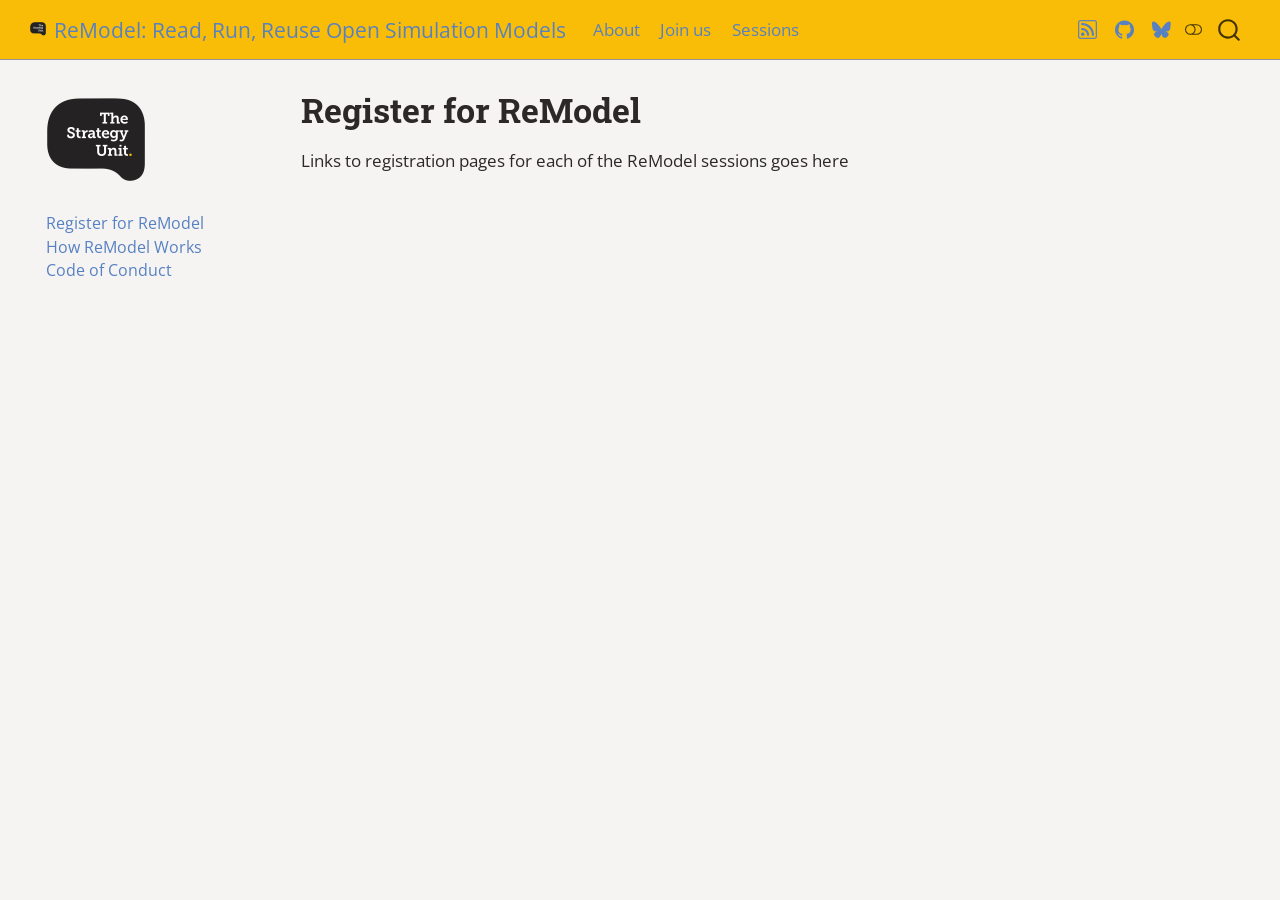
==== join-us/index.html @ 20d53115 "Built site for gh-pages" ====
<!DOCTYPE html>
<html xmlns="http://www.w3.org/1999/xhtml" lang="en" xml:lang="en"><head>

<meta charset="utf-8">
<meta name="generator" content="quarto-1.9.37">

<meta name="viewport" content="width=device-width, initial-scale=1.0, user-scalable=yes">


<title>Register for ReModel – ReModel: Read, Run, Reuse Open Simulation Models</title>
<style>
/* Default styles provided by pandoc.
** See https://pandoc.org/MANUAL.html#variables-for-html for config info.
*/
code{white-space: pre-wrap;}
span.smallcaps{font-variant: small-caps;}
div.columns{display: flex; gap: min(4vw, 1.5em);}
div.column{flex: auto; overflow-x: auto;}
div.hanging-indent{margin-left: 1.5em; text-indent: -1.5em;}
ul.task-list{list-style: none;}
ul.task-list li input[type="checkbox"] {
  width: 0.8em;
  margin: 0 0.8em 0.2em -1em; /* quarto-specific, see https://github.com/quarto-dev/quarto-cli/issues/4556 */ 
  vertical-align: middle;
}
</style>


<script src="../site_libs/quarto-nav/quarto-nav.js"></script>
<script src="../site_libs/quarto-nav/headroom.min.js"></script>
<script src="../site_libs/clipboard/clipboard.min.js"></script>
<script src="../site_libs/quarto-search/autocomplete.umd.js"></script>
<script src="../site_libs/quarto-search/fuse.min.js"></script>
<script src="../site_libs/quarto-search/quarto-search.js"></script>
<meta name="quarto:offset" content="../">
<link href="../images/logo_black_favicon.png" rel="icon" type="image/png">
<script src="../site_libs/quarto-html/quarto.js" type="module"></script>
<script src="../site_libs/quarto-html/tabsets/tabsets.js" type="module"></script>
<script src="../site_libs/quarto-html/popper.min.js"></script>
<script src="../site_libs/quarto-html/tippy.umd.min.js"></script>
<script src="../site_libs/quarto-html/anchor.min.js"></script>
<link href="../site_libs/quarto-html/tippy.css" rel="stylesheet">
<link href="../site_libs/quarto-html/quarto-syntax-highlighting-7f8f88aac4f3542376d5c11b86a4c14d.css" rel="stylesheet" class="quarto-color-scheme" id="quarto-text-highlighting-styles">
<link href="../site_libs/quarto-html/quarto-syntax-highlighting-dark-d0ae9245876894da5ac7e18953ecc5cc.css" rel="stylesheet" class="quarto-color-scheme quarto-color-alternate" id="quarto-text-highlighting-styles">
<link href="../site_libs/quarto-html/quarto-syntax-highlighting-7f8f88aac4f3542376d5c11b86a4c14d.css" rel="stylesheet" class="quarto-color-scheme-extra" id="quarto-text-highlighting-styles">
<script src="../site_libs/bootstrap/bootstrap.min.js"></script>
<link href="../site_libs/bootstrap/bootstrap-icons.css" rel="stylesheet">
<link href="../site_libs/bootstrap/bootstrap-76465204ddb5d2e72a832fa032032eb9.min.css" rel="stylesheet" append-hash="true" class="quarto-color-scheme" id="quarto-bootstrap" data-mode="light">
<link href="../site_libs/bootstrap/bootstrap-dark-049432ed352caca9ad5fc2055cf66158.min.css" rel="stylesheet" append-hash="true" class="quarto-color-scheme quarto-color-alternate" id="quarto-bootstrap" data-mode="light">
<link href="../site_libs/bootstrap/bootstrap-76465204ddb5d2e72a832fa032032eb9.min.css" rel="stylesheet" append-hash="true" class="quarto-color-scheme-extra" id="quarto-bootstrap" data-mode="light">
<script id="quarto-search-options" type="application/json">{
  "location": "navbar",
  "copy-button": false,
  "collapse-after": 3,
  "panel-placement": "end",
  "type": "overlay",
  "limit": 50,
  "keyboard-shortcut": [
    "f",
    "/",
    "s"
  ],
  "show-item-context": false,
  "language": {
    "search-no-results-text": "No results",
    "search-matching-documents-text": "matching documents",
    "search-copy-link-title": "Copy link to search",
    "search-hide-matches-text": "Hide additional matches",
    "search-more-match-text": "more match in this document",
    "search-more-matches-text": "more matches in this document",
    "search-clear-button-title": "Clear",
    "search-text-placeholder": "",
    "search-detached-cancel-button-title": "Cancel",
    "search-submit-button-title": "Submit",
    "search-label": "Search"
  }
}</script>


<link rel="stylesheet" href="../_SUBrand.StyleSheet.css">
</head>

<body class="nav-sidebar floating nav-fixed quarto-light"><script id="quarto-html-before-body" type="application/javascript">
    const toggleBodyColorMode = (bsSheetEl) => {
      const mode = bsSheetEl.getAttribute("data-mode");
      const bodyEl = window.document.querySelector("body");
      if (mode === "dark") {
        bodyEl.classList.add("quarto-dark");
        bodyEl.classList.remove("quarto-light");
      } else {
        bodyEl.classList.add("quarto-light");
        bodyEl.classList.remove("quarto-dark");
      }
    }
    const toggleBodyColorPrimary = () => {
      const bsSheetEl = window.document.querySelector("link#quarto-bootstrap:not([rel=disabled-stylesheet])");
      if (bsSheetEl) {
        toggleBodyColorMode(bsSheetEl);
      }
    }
    const setColorSchemeToggle = (alternate) => {
      const toggles = window.document.querySelectorAll('.quarto-color-scheme-toggle');
      for (let i=0; i < toggles.length; i++) {
        const toggle = toggles[i];
        if (toggle) {
          if (alternate) {
            toggle.classList.add("alternate");
          } else {
            toggle.classList.remove("alternate");
          }
        }
      }
    };
    const toggleColorMode = (alternate) => {
      // Switch the stylesheets
      const primaryStylesheets = window.document.querySelectorAll('link.quarto-color-scheme:not(.quarto-color-alternate)');
      const alternateStylesheets = window.document.querySelectorAll('link.quarto-color-scheme.quarto-color-alternate');
      manageTransitions('#quarto-margin-sidebar .nav-link', false);
      if (alternate) {
        // note: dark is layered on light, we don't disable primary!
        enableStylesheet(alternateStylesheets);
        for (const sheetNode of alternateStylesheets) {
          if (sheetNode.id === "quarto-bootstrap") {
            toggleBodyColorMode(sheetNode);
          }
        }
      } else {
        disableStylesheet(alternateStylesheets);
        enableStylesheet(primaryStylesheets)
        toggleBodyColorPrimary();
      }
      manageTransitions('#quarto-margin-sidebar .nav-link', true);
      // Switch the toggles
      setColorSchemeToggle(alternate)
      // Hack to workaround the fact that safari doesn't
      // properly recolor the scrollbar when toggling (#1455)
      if (navigator.userAgent.indexOf('Safari') > 0 && navigator.userAgent.indexOf('Chrome') == -1) {
        manageTransitions("body", false);
        window.scrollTo(0, 1);
        setTimeout(() => {
          window.scrollTo(0, 0);
          manageTransitions("body", true);
        }, 40);
      }
    }
    const disableStylesheet = (stylesheets) => {
      for (let i=0; i < stylesheets.length; i++) {
        const stylesheet = stylesheets[i];
        stylesheet.rel = 'disabled-stylesheet';
      }
    }
    const enableStylesheet = (stylesheets) => {
      for (let i=0; i < stylesheets.length; i++) {
        const stylesheet = stylesheets[i];
        if(stylesheet.rel !== 'stylesheet') { // for Chrome, which will still FOUC without this check
          stylesheet.rel = 'stylesheet';
        }
      }
    }
    const manageTransitions = (selector, allowTransitions) => {
      const els = window.document.querySelectorAll(selector);
      for (let i=0; i < els.length; i++) {
        const el = els[i];
        if (allowTransitions) {
          el.classList.remove('notransition');
        } else {
          el.classList.add('notransition');
        }
      }
    }
    const isFileUrl = () => {
      return window.location.protocol === 'file:';
    }
    const hasAlternateSentinel = () => {
      let styleSentinel = getColorSchemeSentinel();
      if (styleSentinel !== null) {
        return styleSentinel === "alternate";
      } else {
        return false;
      }
    }
    const setStyleSentinel = (alternate) => {
      const value = alternate ? "alternate" : "default";
      if (!isFileUrl()) {
        window.localStorage.setItem("quarto-color-scheme", value);
      } else {
        localAlternateSentinel = value;
      }
    }
    const getColorSchemeSentinel = () => {
      if (!isFileUrl()) {
        const storageValue = window.localStorage.getItem("quarto-color-scheme");
        return storageValue != null ? storageValue : localAlternateSentinel;
      } else {
        return localAlternateSentinel;
      }
    }
    const toggleGiscusIfUsed = (isAlternate, darkModeDefault) => {
      const baseTheme = document.querySelector('#giscus-base-theme')?.value ?? 'light';
      const alternateTheme = document.querySelector('#giscus-alt-theme')?.value ?? 'dark';
      let newTheme = '';
      if(authorPrefersDark) {
        newTheme = isAlternate ? baseTheme : alternateTheme;
      } else {
        newTheme = isAlternate ? alternateTheme : baseTheme;
      }
      const changeGiscusTheme = () => {
        // From: https://github.com/giscus/giscus/issues/336
        const sendMessage = (message) => {
          const iframe = document.querySelector('iframe.giscus-frame');
          if (!iframe) return;
          iframe.contentWindow.postMessage({ giscus: message }, 'https://giscus.app');
        }
        sendMessage({
          setConfig: {
            theme: newTheme
          }
        });
      }
      const isGiscussLoaded = window.document.querySelector('iframe.giscus-frame') !== null;
      if (isGiscussLoaded) {
        changeGiscusTheme();
      }
    };
    const authorPrefersDark = false;
    const darkModeDefault = authorPrefersDark;
      document.querySelector('link#quarto-text-highlighting-styles.quarto-color-scheme-extra').rel = 'disabled-stylesheet';
      document.querySelector('link#quarto-bootstrap.quarto-color-scheme-extra').rel = 'disabled-stylesheet';
    let localAlternateSentinel = darkModeDefault ? 'alternate' : 'default';
    // Dark / light mode switch
    window.quartoToggleColorScheme = () => {
      // Read the current dark / light value
      let toAlternate = !hasAlternateSentinel();
      toggleColorMode(toAlternate);
      setStyleSentinel(toAlternate);
      toggleGiscusIfUsed(toAlternate, darkModeDefault);
      window.dispatchEvent(new Event('resize'));
    };
    // Switch to dark mode if need be
    if (hasAlternateSentinel()) {
      toggleColorMode(true);
    } else {
      toggleColorMode(false);
    }
  </script>

<div id="quarto-search-results"></div>
  <header id="quarto-header" class="headroom fixed-top">
    <nav class="navbar navbar-expand-lg " data-bs-theme="dark">
      <div class="navbar-container container-fluid">
      <div class="navbar-brand-container mx-auto">
    <a href="../index.html" class="navbar-brand navbar-brand-logo">
    <img src="../images\logo_black_favicon.png" alt="" class="navbar-logo light-content">
    <img src="../images\logo_black_favicon.png" alt="" class="navbar-logo dark-content">
    </a>
    <a class="navbar-brand" href="../index.html">
    <span class="navbar-title">ReModel: Read, Run, Reuse Open Simulation Models</span>
    </a>
  </div>
            <div id="quarto-search" class="" title="Search"></div>
          <button class="navbar-toggler" type="button" data-bs-toggle="collapse" data-bs-target="#navbarCollapse" aria-controls="navbarCollapse" role="menu" aria-expanded="false" aria-label="Toggle navigation" onclick="if (window.quartoToggleHeadroom) { window.quartoToggleHeadroom(); }">
  <span class="navbar-toggler-icon"></span>
</button>
          <div class="collapse navbar-collapse" id="navbarCollapse">
            <ul class="navbar-nav navbar-nav-scroll me-auto">
  <li class="nav-item">
    <a class="nav-link" href="../about.html"> 
<span class="menu-text">About</span></a>
  </li>  
  <li class="nav-item">
    <a class="nav-link active" href="../join-us/index.html" aria-current="page"> 
<span class="menu-text">Join us</span></a>
  </li>  
  <li class="nav-item">
    <a class="nav-link" href="../sessions/index.html"> 
<span class="menu-text">Sessions</span></a>
  </li>  
</ul>
            <ul class="navbar-nav navbar-nav-scroll ms-auto">
  <li class="nav-item compact">
    <a class="nav-link" href="../sessions/index.xml"> <i class="bi bi-rss" role="img">
</i> 
<span class="menu-text"></span></a>
  </li>  
  <li class="nav-item compact">
    <a class="nav-link" href="https://github.com/The-Strategy-Unit"> <i class="bi bi-github" role="img">
</i> 
<span class="menu-text"></span></a>
  </li>  
  <li class="nav-item compact">
    <a class="nav-link" href="https://bsky.app/profile/strategyunit.bsky.social"> <i class="bi bi-bluesky" role="img">
</i> 
<span class="menu-text"></span></a>
  </li>  
</ul>
          </div> <!-- /navcollapse -->
            <div class="quarto-navbar-tools">
  <a href="" class="quarto-color-scheme-toggle quarto-navigation-tool  px-1" onclick="window.quartoToggleColorScheme(); return false;" title="Toggle dark mode"><i class="bi"></i></a>
</div>
      </div> <!-- /container-fluid -->
    </nav>
  <nav class="quarto-secondary-nav">
    <div class="container-fluid d-flex">
      <button type="button" class="quarto-btn-toggle btn" data-bs-toggle="collapse" role="button" data-bs-target=".quarto-sidebar-collapse-item" aria-controls="quarto-sidebar" aria-expanded="false" aria-label="Toggle sidebar navigation" onclick="if (window.quartoToggleHeadroom) { window.quartoToggleHeadroom(); }">
        <i class="bi bi-layout-text-sidebar-reverse"></i>
      </button>
        <nav class="quarto-page-breadcrumbs" aria-label="breadcrumb"><ol class="breadcrumb"><li class="breadcrumb-item"><a href="../join-us/index.html">Register for ReModel</a></li></ol></nav>
        <a class="flex-grow-1" role="navigation" data-bs-toggle="collapse" data-bs-target=".quarto-sidebar-collapse-item" aria-controls="quarto-sidebar" aria-expanded="false" aria-label="Toggle sidebar navigation" onclick="if (window.quartoToggleHeadroom) { window.quartoToggleHeadroom(); }">      
        </a>
    </div>
  </nav>
</header>
<!-- content -->
<div id="quarto-content" class="quarto-container page-columns page-rows-contents page-layout-article page-navbar">
<!-- sidebar -->
  <nav id="quarto-sidebar" class="sidebar collapse collapse-horizontal quarto-sidebar-collapse-item sidebar-navigation floating overflow-auto">
    <div class="pt-lg-2 mt-2 text-left sidebar-header sidebar-header-stacked">
      <a href="../index.html" class="sidebar-logo-link">
      <img src="../images\logo_black_medium.png" alt="" class="sidebar-logo light-content py-0 d-lg-inline d-none">
      <img src="../images\logo_yellow_medium.png" alt="" class="sidebar-logo dark-content py-0 d-lg-inline d-none">
      </a>
      </div>
    <div class="sidebar-menu-container"> 
    <ul class="list-unstyled mt-1">
        <li class="sidebar-item">
  <div class="sidebar-item-container"> 
  <a href="../join-us/index.html" class="sidebar-item-text sidebar-link active">
 <span class="menu-text">Register for ReModel</span></a>
  </div>
</li>
        <li class="sidebar-item">
  <div class="sidebar-item-container"> 
  <a href="../join-us/how-remodel-works.html" class="sidebar-item-text sidebar-link">
 <span class="menu-text">How ReModel Works</span></a>
  </div>
</li>
        <li class="sidebar-item">
  <div class="sidebar-item-container"> 
  <a href="../join-us/code-of-conduct.html" class="sidebar-item-text sidebar-link">
 <span class="menu-text">Code of Conduct</span></a>
  </div>
</li>
    </ul>
    </div>
</nav>
<div id="quarto-sidebar-glass" class="quarto-sidebar-collapse-item" data-bs-toggle="collapse" data-bs-target=".quarto-sidebar-collapse-item"></div>
<!-- margin-sidebar -->
    <div id="quarto-margin-sidebar" class="sidebar margin-sidebar zindex-bottom">
        
    </div>
<!-- main -->
<main class="content" id="quarto-document-content">


<header id="title-block-header" class="quarto-title-block default">
<div class="quarto-title">
<h1 class="title">Register for ReModel</h1>
</div>



<div class="quarto-title-meta">

    
  
    
  </div>
  


</header>


<p>Links to registration pages for each of the ReModel sessions goes here</p>



</main> <!-- /main -->
<script id="quarto-html-after-body" type="application/javascript">
  window.document.addEventListener("DOMContentLoaded", function (event) {
    // Ensure there is a toggle, if there isn't float one in the top right
    if (window.document.querySelector('.quarto-color-scheme-toggle') === null) {
      const a = window.document.createElement('a');
      a.classList.add('top-right');
      a.classList.add('quarto-color-scheme-toggle');
      a.href = "";
      a.onclick = function() { try { window.quartoToggleColorScheme(); } catch {} return false; };
      const i = window.document.createElement("i");
      i.classList.add('bi');
      a.appendChild(i);
      window.document.body.appendChild(a);
    }
    setColorSchemeToggle(hasAlternateSentinel())
    const icon = "";
    const anchorJS = new window.AnchorJS();
    anchorJS.options = {
      placement: 'right',
      icon: icon
    };
    anchorJS.add('.anchored');
    const isCodeAnnotation = (el) => {
      for (const clz of el.classList) {
        if (clz.startsWith('code-annotation-')) {                     
          return true;
        }
      }
      return false;
    }
    const onCopySuccess = function(e) {
      // button target
      const button = e.trigger;
      // don't keep focus
      button.blur();
      // flash "checked"
      button.classList.add('code-copy-button-checked');
      var currentTitle = button.getAttribute("title");
      button.setAttribute("title", "Copied!");
      let tooltip;
      if (window.bootstrap) {
        button.setAttribute("data-bs-toggle", "tooltip");
        button.setAttribute("data-bs-placement", "left");
        button.setAttribute("data-bs-title", "Copied!");
        tooltip = new bootstrap.Tooltip(button, 
          { trigger: "manual", 
            customClass: "code-copy-button-tooltip",
            offset: [0, -8]});
        tooltip.show();    
      }
      setTimeout(function() {
        if (tooltip) {
          tooltip.hide();
          button.removeAttribute("data-bs-title");
          button.removeAttribute("data-bs-toggle");
          button.removeAttribute("data-bs-placement");
        }
        button.setAttribute("title", currentTitle);
        button.classList.remove('code-copy-button-checked');
      }, 1000);
      // clear code selection
      e.clearSelection();
    }
    const getTextToCopy = function(trigger) {
      const outerScaffold = trigger.parentElement.cloneNode(true);
      const codeEl = outerScaffold.querySelector('code');
      for (const childEl of codeEl.children) {
        if (isCodeAnnotation(childEl)) {
          childEl.remove();
        }
      }
      return codeEl.innerText;
    }
    const clipboard = new window.ClipboardJS('.code-copy-button:not([data-in-quarto-modal])', {
      text: getTextToCopy
    });
    clipboard.on('success', onCopySuccess);
    if (window.document.getElementById('quarto-embedded-source-code-modal')) {
      const clipboardModal = new window.ClipboardJS('.code-copy-button[data-in-quarto-modal]', {
        text: getTextToCopy,
        container: window.document.getElementById('quarto-embedded-source-code-modal')
      });
      clipboardModal.on('success', onCopySuccess);
    }
      var localhostRegex = new RegExp(/^(?:http|https):\/\/localhost\:?[0-9]*\//);
      var mailtoRegex = new RegExp(/^mailto:/);
        var filterRegex = new RegExp("https:\/\/the-strategy-unit\.github\.io\/remodel-docs\/");
      var isInternal = (href) => {
          return filterRegex.test(href) || localhostRegex.test(href) || mailtoRegex.test(href);
      }
      // Inspect non-navigation links and adorn them if external
     var links = window.document.querySelectorAll('a[href]:not(.nav-link):not(.navbar-brand):not(.toc-action):not(.sidebar-link):not(.sidebar-item-toggle):not(.pagination-link):not(.no-external):not([aria-hidden]):not(.dropdown-item):not(.quarto-navigation-tool):not(.about-link)');
      for (var i=0; i<links.length; i++) {
        const link = links[i];
        if (!isInternal(link.href)) {
          // undo the damage that might have been done by quarto-nav.js in the case of
          // links that we want to consider external
          if (link.dataset.originalHref !== undefined) {
            link.href = link.dataset.originalHref;
          }
        }
      }
    function tippyHover(el, contentFn, onTriggerFn, onUntriggerFn) {
      const config = {
        allowHTML: true,
        maxWidth: 500,
        delay: 100,
        arrow: false,
        appendTo: function(el) {
            return el.parentElement;
        },
        interactive: true,
        interactiveBorder: 10,
        theme: 'quarto',
        placement: 'bottom-start',
      };
      if (contentFn) {
        config.content = contentFn;
      }
      if (onTriggerFn) {
        config.onTrigger = onTriggerFn;
      }
      if (onUntriggerFn) {
        config.onUntrigger = onUntriggerFn;
      }
      window.tippy(el, config); 
    }
    const noterefs = window.document.querySelectorAll('a[role="doc-noteref"]');
    for (var i=0; i<noterefs.length; i++) {
      const ref = noterefs[i];
      tippyHover(ref, function() {
        // use id or data attribute instead here
        let href = ref.getAttribute('data-footnote-href') || ref.getAttribute('href');
        try { href = new URL(href).hash; } catch {}
        const id = href.replace(/^#\/?/, "");
        const note = window.document.getElementById(id);
        if (note) {
          return note.innerHTML;
        } else {
          return "";
        }
      });
    }
    const xrefs = window.document.querySelectorAll('a.quarto-xref');
    const processXRef = (id, note) => {
      // Strip column container classes
      const stripColumnClz = (el) => {
        el.classList.remove("page-full", "page-columns");
        if (el.children) {
          for (const child of el.children) {
            stripColumnClz(child);
          }
        }
      }
      stripColumnClz(note)
      if (id === null || id.startsWith('sec-')) {
        // Special case sections, only their first couple elements
        const container = document.createElement("div");
        if (note.children && note.children.length > 2) {
          container.appendChild(note.children[0].cloneNode(true));
          for (let i = 1; i < note.children.length; i++) {
            const child = note.children[i];
            if (child.tagName === "P" && child.innerText === "") {
              continue;
            } else {
              container.appendChild(child.cloneNode(true));
              break;
            }
          }
          if (window.Quarto?.typesetMath) {
            window.Quarto.typesetMath(container);
          }
          return container.innerHTML
        } else {
          if (window.Quarto?.typesetMath) {
            window.Quarto.typesetMath(note);
          }
          return note.innerHTML;
        }
      } else {
        // Remove any anchor links if they are present
        const anchorLink = note.querySelector('a.anchorjs-link');
        if (anchorLink) {
          anchorLink.remove();
        }
        if (window.Quarto?.typesetMath) {
          window.Quarto.typesetMath(note);
        }
        if (note.classList.contains("callout")) {
          return note.outerHTML;
        } else {
          return note.innerHTML;
        }
      }
    }
    for (var i=0; i<xrefs.length; i++) {
      const xref = xrefs[i];
      tippyHover(xref, undefined, function(instance) {
        instance.disable();
        let url = xref.getAttribute('href');
        let hash = undefined; 
        if (url.startsWith('#')) {
          hash = url;
        } else {
          try { hash = new URL(url).hash; } catch {}
        }
        if (hash) {
          const id = hash.replace(/^#\/?/, "");
          const note = window.document.getElementById(id);
          if (note !== null) {
            try {
              const html = processXRef(id, note.cloneNode(true));
              instance.setContent(html);
            } finally {
              instance.enable();
              instance.show();
            }
          } else {
            // See if we can fetch this
            fetch(url.split('#')[0])
            .then(res => res.text())
            .then(html => {
              const parser = new DOMParser();
              const htmlDoc = parser.parseFromString(html, "text/html");
              const note = htmlDoc.getElementById(id);
              if (note !== null) {
                const html = processXRef(id, note);
                instance.setContent(html);
              } 
            }).finally(() => {
              instance.enable();
              instance.show();
            });
          }
        } else {
          // See if we can fetch a full url (with no hash to target)
          // This is a special case and we should probably do some content thinning / targeting
          fetch(url)
          .then(res => res.text())
          .then(html => {
            const parser = new DOMParser();
            const htmlDoc = parser.parseFromString(html, "text/html");
            const note = htmlDoc.querySelector('main.content');
            if (note !== null) {
              // This should only happen for chapter cross references
              // (since there is no id in the URL)
              // remove the first header
              if (note.children.length > 0 && note.children[0].tagName === "HEADER") {
                note.children[0].remove();
              }
              const html = processXRef(null, note);
              instance.setContent(html);
            } 
          }).finally(() => {
            instance.enable();
            instance.show();
          });
        }
      }, function(instance) {
      });
    }
        let selectedAnnoteEl;
        const selectorForAnnotation = ( cell, annotation) => {
          let cellAttr = 'data-code-cell="' + cell + '"';
          let lineAttr = 'data-code-annotation="' +  annotation + '"';
          const selector = 'span[' + cellAttr + '][' + lineAttr + ']';
          return selector;
        }
        const selectCodeLines = (annoteEl) => {
          const doc = window.document;
          const targetCell = annoteEl.getAttribute("data-target-cell");
          const targetAnnotation = annoteEl.getAttribute("data-target-annotation");
          const annoteSpan = window.document.querySelector(selectorForAnnotation(targetCell, targetAnnotation));
          const lines = annoteSpan.getAttribute("data-code-lines").split(",");
          const lineIds = lines.map((line) => {
            return targetCell + "-" + line;
          })
          let top = null;
          let height = null;
          let parent = null;
          if (lineIds.length > 0) {
              //compute the position of the single el (top and bottom and make a div)
              const el = window.document.getElementById(lineIds[0]);
              top = el.offsetTop;
              height = el.offsetHeight;
              parent = el.parentElement.parentElement;
            if (lineIds.length > 1) {
              const lastEl = window.document.getElementById(lineIds[lineIds.length - 1]);
              const bottom = lastEl.offsetTop + lastEl.offsetHeight;
              height = bottom - top;
            }
            if (top !== null && height !== null && parent !== null) {
              // cook up a div (if necessary) and position it 
              let div = window.document.getElementById("code-annotation-line-highlight");
              if (div === null) {
                div = window.document.createElement("div");
                div.setAttribute("id", "code-annotation-line-highlight");
                div.style.position = 'absolute';
                parent.appendChild(div);
              }
              div.style.top = top - 2 + "px";
              div.style.height = height + 4 + "px";
              div.style.left = 0;
              let gutterDiv = window.document.getElementById("code-annotation-line-highlight-gutter");
              if (gutterDiv === null) {
                gutterDiv = window.document.createElement("div");
                gutterDiv.setAttribute("id", "code-annotation-line-highlight-gutter");
                gutterDiv.style.position = 'absolute';
                const codeCell = window.document.getElementById(targetCell);
                const gutter = codeCell.querySelector('.code-annotation-gutter');
                gutter.appendChild(gutterDiv);
              }
              gutterDiv.style.top = top - 2 + "px";
              gutterDiv.style.height = height + 4 + "px";
            }
            selectedAnnoteEl = annoteEl;
          }
        };
        const unselectCodeLines = () => {
          const elementsIds = ["code-annotation-line-highlight", "code-annotation-line-highlight-gutter"];
          elementsIds.forEach((elId) => {
            const div = window.document.getElementById(elId);
            if (div) {
              div.remove();
            }
          });
          selectedAnnoteEl = undefined;
        };
          // Handle positioning of the toggle
      window.addEventListener(
        "resize",
        throttle(() => {
          elRect = undefined;
          if (selectedAnnoteEl) {
            selectCodeLines(selectedAnnoteEl);
          }
        }, 10)
      );
      function throttle(fn, ms) {
      let throttle = false;
      let timer;
        return (...args) => {
          if(!throttle) { // first call gets through
              fn.apply(this, args);
              throttle = true;
          } else { // all the others get throttled
              if(timer) clearTimeout(timer); // cancel #2
              timer = setTimeout(() => {
                fn.apply(this, args);
                timer = throttle = false;
              }, ms);
          }
        };
      }
        // Attach click handler to the DT
        const annoteDls = window.document.querySelectorAll('dt[data-target-cell]');
        for (const annoteDlNode of annoteDls) {
          annoteDlNode.addEventListener('click', (event) => {
            const clickedEl = event.target;
            if (clickedEl !== selectedAnnoteEl) {
              unselectCodeLines();
              const activeEl = window.document.querySelector('dt[data-target-cell].code-annotation-active');
              if (activeEl) {
                activeEl.classList.remove('code-annotation-active');
              }
              selectCodeLines(clickedEl);
              clickedEl.classList.add('code-annotation-active');
            } else {
              // Unselect the line
              unselectCodeLines();
              clickedEl.classList.remove('code-annotation-active');
            }
          });
        }
    const findCites = (el) => {
      const parentEl = el.parentElement;
      if (parentEl) {
        const cites = parentEl.dataset.cites;
        if (cites) {
          return {
            el,
            cites: cites.split(' ')
          };
        } else {
          return findCites(el.parentElement)
        }
      } else {
        return undefined;
      }
    };
    var bibliorefs = window.document.querySelectorAll('a[role="doc-biblioref"]');
    for (var i=0; i<bibliorefs.length; i++) {
      const ref = bibliorefs[i];
      const citeInfo = findCites(ref);
      if (citeInfo) {
        tippyHover(citeInfo.el, function() {
          var popup = window.document.createElement('div');
          citeInfo.cites.forEach(function(cite) {
            var citeDiv = window.document.createElement('div');
            citeDiv.classList.add('hanging-indent');
            citeDiv.classList.add('csl-entry');
            var biblioDiv = window.document.getElementById('ref-' + cite);
            if (biblioDiv) {
              citeDiv.innerHTML = biblioDiv.innerHTML;
            }
            popup.appendChild(citeDiv);
          });
          return popup.innerHTML;
        });
      }
    }
  });
  </script>
</div> <!-- /content -->




</body></html>
---- site_libs/quarto-html/tippy.css ----
.tippy-box[data-animation=fade][data-state=hidden]{opacity:0}[data-tippy-root]{max-width:calc(100vw - 10px)}.tippy-box{position:relative;background-color:#333;color:#fff;border-radius:4px;font-size:14px;line-height:1.4;white-space:normal;outline:0;transition-property:transform,visibility,opacity}.tippy-box[data-placement^=top]>.tippy-arrow{bottom:0}.tippy-box[data-placement^=top]>.tippy-arrow:before{bottom:-7px;left:0;border-width:8px 8px 0;border-top-color:initial;transform-origin:center top}.tippy-box[data-placement^=bottom]>.tippy-arrow{top:0}.tippy-box[data-placement^=bottom]>.tippy-arrow:before{top:-7px;left:0;border-width:0 8px 8px;border-bottom-color:initial;transform-origin:center bottom}.tippy-box[data-placement^=left]>.tippy-arrow{right:0}.tippy-box[data-placement^=left]>.tippy-arrow:before{border-width:8px 0 8px 8px;border-left-color:initial;right:-7px;transform-origin:center left}.tippy-box[data-placement^=right]>.tippy-arrow{left:0}.tippy-box[data-placement^=right]>.tippy-arrow:before{left:-7px;border-width:8px 8px 8px 0;border-right-color:initial;transform-origin:center right}.tippy-box[data-inertia][data-state=visible]{transition-timing-function:cubic-bezier(.54,1.5,.38,1.11)}.tippy-arrow{width:16px;height:16px;color:#333}.tippy-arrow:before{content:"";position:absolute;border-color:transparent;border-style:solid}.tippy-content{position:relative;padding:5px 9px;z-index:1}
---- site_libs/quarto-html/quarto-syntax-highlighting-7f8f88aac4f3542376d5c11b86a4c14d.css ----
/* quarto syntax highlight colors */
:root {
  --quarto-hl-ot-color: #003B4F;
  --quarto-hl-at-color: #657422;
  --quarto-hl-ss-color: #20794D;
  --quarto-hl-an-color: #5E5E5E;
  --quarto-hl-fu-color: #4758AB;
  --quarto-hl-st-color: #20794D;
  --quarto-hl-cf-color: #003B4F;
  --quarto-hl-op-color: #5E5E5E;
  --quarto-hl-er-color: #AD0000;
  --quarto-hl-bn-color: #AD0000;
  --quarto-hl-al-color: #AD0000;
  --quarto-hl-va-color: #111111;
  --quarto-hl-bu-color: inherit;
  --quarto-hl-ex-color: inherit;
  --quarto-hl-pp-color: #AD0000;
  --quarto-hl-in-color: #5E5E5E;
  --quarto-hl-vs-color: #20794D;
  --quarto-hl-wa-color: #5E5E5E;
  --quarto-hl-do-color: #5E5E5E;
  --quarto-hl-im-color: #00769E;
  --quarto-hl-ch-color: #20794D;
  --quarto-hl-dt-color: #AD0000;
  --quarto-hl-fl-color: #AD0000;
  --quarto-hl-co-color: #5E5E5E;
  --quarto-hl-cv-color: #5E5E5E;
  --quarto-hl-cn-color: #8f5902;
  --quarto-hl-sc-color: #5E5E5E;
  --quarto-hl-dv-color: #AD0000;
  --quarto-hl-kw-color: #003B4F;
}

/* other quarto variables */
:root {
  --quarto-font-monospace: SFMono-Regular, Menlo, Monaco, Consolas, "Liberation Mono", "Courier New", monospace;
}

/* syntax highlight based on Pandoc's rules */
pre > code.sourceCode > span {
  color: #003B4F;
}

code.sourceCode > span {
  color: #003B4F;
}

div.sourceCode,
div.sourceCode pre.sourceCode {
  color: #003B4F;
}

/* Normal */
code span {
  color: #003B4F;
}

/* Alert */
code span.al {
  color: #AD0000;
  font-style: inherit;
}

/* Annotation */
code span.an {
  color: #5E5E5E;
  font-style: inherit;
}

/* Attribute */
code span.at {
  color: #657422;
  font-style: inherit;
}

/* BaseN */
code span.bn {
  color: #AD0000;
  font-style: inherit;
}

/* BuiltIn */
code span.bu {
  font-style: inherit;
}

/* ControlFlow */
code span.cf {
  color: #003B4F;
  font-weight: bold;
  font-style: inherit;
}

/* Char */
code span.ch {
  color: #20794D;
  font-style: inherit;
}

/* Constant */
code span.cn {
  color: #8f5902;
  font-style: inherit;
}

/* Comment */
code span.co {
  color: #5E5E5E;
  font-style: inherit;
}

/* CommentVar */
code span.cv {
  color: #5E5E5E;
  font-style: italic;
}

/* Documentation */
code span.do {
  color: #5E5E5E;
  font-style: italic;
}

/* DataType */
code span.dt {
  color: #AD0000;
  font-style: inherit;
}

/* DecVal */
code span.dv {
  color: #AD0000;
  font-style: inherit;
}

/* Error */
code span.er {
  color: #AD0000;
  font-style: inherit;
}

/* Extension */
code span.ex {
  font-style: inherit;
}

/* Float */
code span.fl {
  color: #AD0000;
  font-style: inherit;
}

/* Function */
code span.fu {
  color: #4758AB;
  font-style: inherit;
}

/* Import */
code span.im {
  color: #00769E;
  font-style: inherit;
}

/* Information */
code span.in {
  color: #5E5E5E;
  font-style: inherit;
}

/* Keyword */
code span.kw {
  color: #003B4F;
  font-weight: bold;
  font-style: inherit;
}

/* Operator */
code span.op {
  color: #5E5E5E;
  font-style: inherit;
}

/* Other */
code span.ot {
  color: #003B4F;
  font-style: inherit;
}

/* Preprocessor */
code span.pp {
  color: #AD0000;
  font-style: inherit;
}

/* SpecialChar */
code span.sc {
  color: #5E5E5E;
  font-style: inherit;
}

/* SpecialString */
code span.ss {
  color: #20794D;
  font-style: inherit;
}

/* String */
code span.st {
  color: #20794D;
  font-style: inherit;
}

/* Variable */
code span.va {
  color: #111111;
  font-style: inherit;
}

/* VerbatimString */
code span.vs {
  color: #20794D;
  font-style: inherit;
}

/* Warning */
code span.wa {
  color: #5E5E5E;
  font-style: italic;
}

.prevent-inlining {
  content: "</";
}

/*# sourceMappingURL=789ad8cd35626ba772517505b42a116e.css.map */
---- site_libs/quarto-html/quarto-syntax-highlighting-dark-d0ae9245876894da5ac7e18953ecc5cc.css ----
/* quarto syntax highlight colors */
:root {
  --quarto-hl-al-color: #f07178;
  --quarto-hl-an-color: #d4d0ab;
  --quarto-hl-at-color: #00e0e0;
  --quarto-hl-bn-color: #d4d0ab;
  --quarto-hl-bu-color: #abe338;
  --quarto-hl-ch-color: #abe338;
  --quarto-hl-co-color: #f8f8f2;
  --quarto-hl-cv-color: #ffd700;
  --quarto-hl-cn-color: #ffd700;
  --quarto-hl-cf-color: #ffa07a;
  --quarto-hl-dt-color: #ffa07a;
  --quarto-hl-dv-color: #d4d0ab;
  --quarto-hl-do-color: #f8f8f2;
  --quarto-hl-er-color: #f07178;
  --quarto-hl-ex-color: #00e0e0;
  --quarto-hl-fl-color: #d4d0ab;
  --quarto-hl-fu-color: #ffa07a;
  --quarto-hl-im-color: #abe338;
  --quarto-hl-in-color: #d4d0ab;
  --quarto-hl-kw-color: #ffa07a;
  --quarto-hl-op-color: #ffa07a;
  --quarto-hl-ot-color: #00e0e0;
  --quarto-hl-pp-color: #dcc6e0;
  --quarto-hl-re-color: #00e0e0;
  --quarto-hl-sc-color: #abe338;
  --quarto-hl-ss-color: #abe338;
  --quarto-hl-st-color: #abe338;
  --quarto-hl-va-color: #00e0e0;
  --quarto-hl-vs-color: #abe338;
  --quarto-hl-wa-color: #dcc6e0;
}

/* other quarto variables */
:root {
  --quarto-font-monospace: SFMono-Regular, Menlo, Monaco, Consolas, "Liberation Mono", "Courier New", monospace;
}

/* syntax highlight based on Pandoc's rules */
pre > code.sourceCode > span {
  color: #f8f8f2;
}

code.sourceCode > span {
  color: #f8f8f2;
}

div.sourceCode,
div.sourceCode pre.sourceCode {
  color: #f8f8f2;
}

/* Normal */
code span {
  color: #f8f8f2;
}

/* Alert */
code span.al {
  color: #f07178;
}

/* Annotation */
code span.an {
  color: #d4d0ab;
}

/* Attribute */
code span.at {
  color: #00e0e0;
}

/* BaseN */
code span.bn {
  color: #d4d0ab;
}

/* BuiltIn */
code span.bu {
  color: #abe338;
}

/* ControlFlow */
code span.cf {
  font-weight: bold;
  color: #ffa07a;
}

/* Char */
code span.ch {
  color: #abe338;
}

/* Constant */
code span.cn {
  color: #ffd700;
}

/* Comment */
code span.co {
  font-style: italic;
  color: #f8f8f2;
}

/* CommentVar */
code span.cv {
  color: #ffd700;
}

/* Documentation */
code span.do {
  color: #f8f8f2;
}

/* DataType */
code span.dt {
  color: #ffa07a;
}

/* DecVal */
code span.dv {
  color: #d4d0ab;
}

/* Error */
code span.er {
  color: #f07178;
  text-decoration: underline;
}

/* Extension */
code span.ex {
  font-weight: bold;
  color: #00e0e0;
}

/* Float */
code span.fl {
  color: #d4d0ab;
}

/* Function */
code span.fu {
  color: #ffa07a;
}

/* Import */
code span.im {
  color: #abe338;
}

/* Information */
code span.in {
  color: #d4d0ab;
}

/* Keyword */
code span.kw {
  font-weight: bold;
  color: #ffa07a;
}

/* Operator */
code span.op {
  color: #ffa07a;
}

/* Other */
code span.ot {
  color: #00e0e0;
}

/* Preprocessor */
code span.pp {
  color: #dcc6e0;
}

/* RegionMarker */
code span.re {
  background-color: #f8f8f2;
  color: #00e0e0;
}

/* SpecialChar */
code span.sc {
  color: #abe338;
}

/* SpecialString */
code span.ss {
  color: #abe338;
}

/* String */
code span.st {
  color: #abe338;
}

/* Variable */
code span.va {
  color: #00e0e0;
}

/* VerbatimString */
code span.vs {
  color: #abe338;
}

/* Warning */
code span.wa {
  color: #dcc6e0;
}

.prevent-inlining {
  content: "</";
}

/*# sourceMappingURL=e2dac9153eaf3c552d5043f9565d03d7.css.map */
---- site_libs/quarto-html/quarto-syntax-highlighting-7f8f88aac4f3542376d5c11b86a4c14d.css ----
/* quarto syntax highlight colors */
:root {
  --quarto-hl-ot-color: #003B4F;
  --quarto-hl-at-color: #657422;
  --quarto-hl-ss-color: #20794D;
  --quarto-hl-an-color: #5E5E5E;
  --quarto-hl-fu-color: #4758AB;
  --quarto-hl-st-color: #20794D;
  --quarto-hl-cf-color: #003B4F;
  --quarto-hl-op-color: #5E5E5E;
  --quarto-hl-er-color: #AD0000;
  --quarto-hl-bn-color: #AD0000;
  --quarto-hl-al-color: #AD0000;
  --quarto-hl-va-color: #111111;
  --quarto-hl-bu-color: inherit;
  --quarto-hl-ex-color: inherit;
  --quarto-hl-pp-color: #AD0000;
  --quarto-hl-in-color: #5E5E5E;
  --quarto-hl-vs-color: #20794D;
  --quarto-hl-wa-color: #5E5E5E;
  --quarto-hl-do-color: #5E5E5E;
  --quarto-hl-im-color: #00769E;
  --quarto-hl-ch-color: #20794D;
  --quarto-hl-dt-color: #AD0000;
  --quarto-hl-fl-color: #AD0000;
  --quarto-hl-co-color: #5E5E5E;
  --quarto-hl-cv-color: #5E5E5E;
  --quarto-hl-cn-color: #8f5902;
  --quarto-hl-sc-color: #5E5E5E;
  --quarto-hl-dv-color: #AD0000;
  --quarto-hl-kw-color: #003B4F;
}

/* other quarto variables */
:root {
  --quarto-font-monospace: SFMono-Regular, Menlo, Monaco, Consolas, "Liberation Mono", "Courier New", monospace;
}

/* syntax highlight based on Pandoc's rules */
pre > code.sourceCode > span {
  color: #003B4F;
}

code.sourceCode > span {
  color: #003B4F;
}

div.sourceCode,
div.sourceCode pre.sourceCode {
  color: #003B4F;
}

/* Normal */
code span {
  color: #003B4F;
}

/* Alert */
code span.al {
  color: #AD0000;
  font-style: inherit;
}

/* Annotation */
code span.an {
  color: #5E5E5E;
  font-style: inherit;
}

/* Attribute */
code span.at {
  color: #657422;
  font-style: inherit;
}

/* BaseN */
code span.bn {
  color: #AD0000;
  font-style: inherit;
}

/* BuiltIn */
code span.bu {
  font-style: inherit;
}

/* ControlFlow */
code span.cf {
  color: #003B4F;
  font-weight: bold;
  font-style: inherit;
}

/* Char */
code span.ch {
  color: #20794D;
  font-style: inherit;
}

/* Constant */
code span.cn {
  color: #8f5902;
  font-style: inherit;
}

/* Comment */
code span.co {
  color: #5E5E5E;
  font-style: inherit;
}

/* CommentVar */
code span.cv {
  color: #5E5E5E;
  font-style: italic;
}

/* Documentation */
code span.do {
  color: #5E5E5E;
  font-style: italic;
}

/* DataType */
code span.dt {
  color: #AD0000;
  font-style: inherit;
}

/* DecVal */
code span.dv {
  color: #AD0000;
  font-style: inherit;
}

/* Error */
code span.er {
  color: #AD0000;
  font-style: inherit;
}

/* Extension */
code span.ex {
  font-style: inherit;
}

/* Float */
code span.fl {
  color: #AD0000;
  font-style: inherit;
}

/* Function */
code span.fu {
  color: #4758AB;
  font-style: inherit;
}

/* Import */
code span.im {
  color: #00769E;
  font-style: inherit;
}

/* Information */
code span.in {
  color: #5E5E5E;
  font-style: inherit;
}

/* Keyword */
code span.kw {
  color: #003B4F;
  font-weight: bold;
  font-style: inherit;
}

/* Operator */
code span.op {
  color: #5E5E5E;
  font-style: inherit;
}

/* Other */
code span.ot {
  color: #003B4F;
  font-style: inherit;
}

/* Preprocessor */
code span.pp {
  color: #AD0000;
  font-style: inherit;
}

/* SpecialChar */
code span.sc {
  color: #5E5E5E;
  font-style: inherit;
}

/* SpecialString */
code span.ss {
  color: #20794D;
  font-style: inherit;
}

/* String */
code span.st {
  color: #20794D;
  font-style: inherit;
}

/* Variable */
code span.va {
  color: #111111;
  font-style: inherit;
}

/* VerbatimString */
code span.vs {
  color: #20794D;
  font-style: inherit;
}

/* Warning */
code span.wa {
  color: #5E5E5E;
  font-style: italic;
}

.prevent-inlining {
  content: "</";
}

/*# sourceMappingURL=789ad8cd35626ba772517505b42a116e.css.map */
---- _SUBrand.StyleSheet.css ----
@import url("https://fonts.googleapis.com/css2?family=Open+Sans:wght@400;600;700&family=Roboto+Slab:wght@300;700&display=swap");

body {
  font-family: "Open Sans", Arial, sans-serif;
  font-weight: 400;
}

h1, h2, h3, h4, h5, h6,
.home h1, .home h2, .home h3 {
  font-family: "Roboto Slab", "Open Sans", Arial, sans-serif;
  font-weight: 700;
  text-align: left;
}

:root {
  --gap: 24px;
  --content-gap: 20px;
  --nav-width: 1024px;
  --main-width: 720px;
  --header-height: 60px;
  --footer-height: 60px;
  --radius: 8px;

  /* SU Brand Palette */
  --su-dark-grey: #959595;
  --su-charcoal: #2c2825;
  --su-yellow: #f9bd07;
  --su-white: #f5f4f3;
  --su-blue: #5881c1;

  /* Light mode colors */
  --color-foreground: var(--su-charcoal);
  --color-background: var(--su-white);
  --color-primary: var(--su-yellow);
  --color-secondary: var(--su-dark-grey);
  --color-info: var(--su-blue);

  --link-color: var(--color-info);
}

.dark {
  /* Dark mode overrides */
  --color-foreground: var(--su-white);
  --color-background: var(--su-charcoal);
  --color-primary: var(--su-yellow);
  --color-secondary: var(--su-white);
  --color-info: var(--su-blue);

  --link-color: var(--color-primary);
}

body,
.content,
.markdown,
.main-content {
  color: var(--color-foreground) !important;
  background: var(--color-background) !important;
}

.list {
  background: var(--color-background);
}

.center {
  text-align: left;
}

/* SU brand link and text colors */
.content a,
.markdown a,
.main-content a,
a {
  color: var(--su-blue) !important;
  text-decoration: underline;
  transition: color 0.2s;
}

.content a:hover,
.markdown a:hover,
.main-content a:hover,
a:hover {
  color: var(--su-yellow) !important;
}

/* Navbar styles */
.navbar {
  display: flex;
  justify-content: space-between;
  align-items: center;
  padding: 0 20px;
  height: var(--header-height);
  background: var(--color-primary);
  border-bottom: 1px solid var(--color-secondary);
}
.dark .navbar {
  background: var(--su-charcoal);
  border-bottom: 1px solid var(--color-primary);
}

.navbar-buttons {
  display: flex;
  gap: 12px;
  align-items: center;
}
.nav-btn {
  padding: 4px 10px;
  border-radius: 3px;
  border: none;
  background: var(--color-primary);
  color: var(--color-foreground);
  font-weight: 400;
  font-size: 0.95rem;
  cursor: pointer;
  text-decoration: none;
  transition: background 0.2s;
}
.nav-btn:hover {
  background: var(--color-secondary);
}

.github-icon {
  background: none;
  padding: 0 6px;
  color: var(--color-foreground);
  display: flex;
  align-items: center;
  border: none;
}
.github-icon:hover {
  color: var(--color-info);
  background: none;
}

.logo {
  display: flex;
  align-items: center;
  height: var(--header-height);
}

.logo-image {
  height: 38px;
  width: auto;
  display: block;
  margin-right: 12px;
}

/* TOC styles */
.toc, .TableOfContents {
  background: var(--su-white);
  border-radius: 8px;
  padding: 1em;
  border: 1px solid var(--su-blue);
}

.toc a, .TableOfContents a {
  color: var(--su-blue);
  font-weight: 500;
  text-decoration: underline;
  transition: color 0.2s;
}

.toc a:hover, .TableOfContents a:hover {
  color: var(--su-yellow);
  text-decoration: underline;
}

/* Dark mode overrides for TOC */
.dark .toc,
.dark .TableOfContents {
  background: var(--su-charcoal);
  border-color: var(--su-yellow);
}

.dark .toc a,
.dark .TableOfContents a {
  color: var(--su-yellow);
}

.dark .toc a:hover,
.dark .TableOfContents a:hover {
  color: var(--su-blue);
}
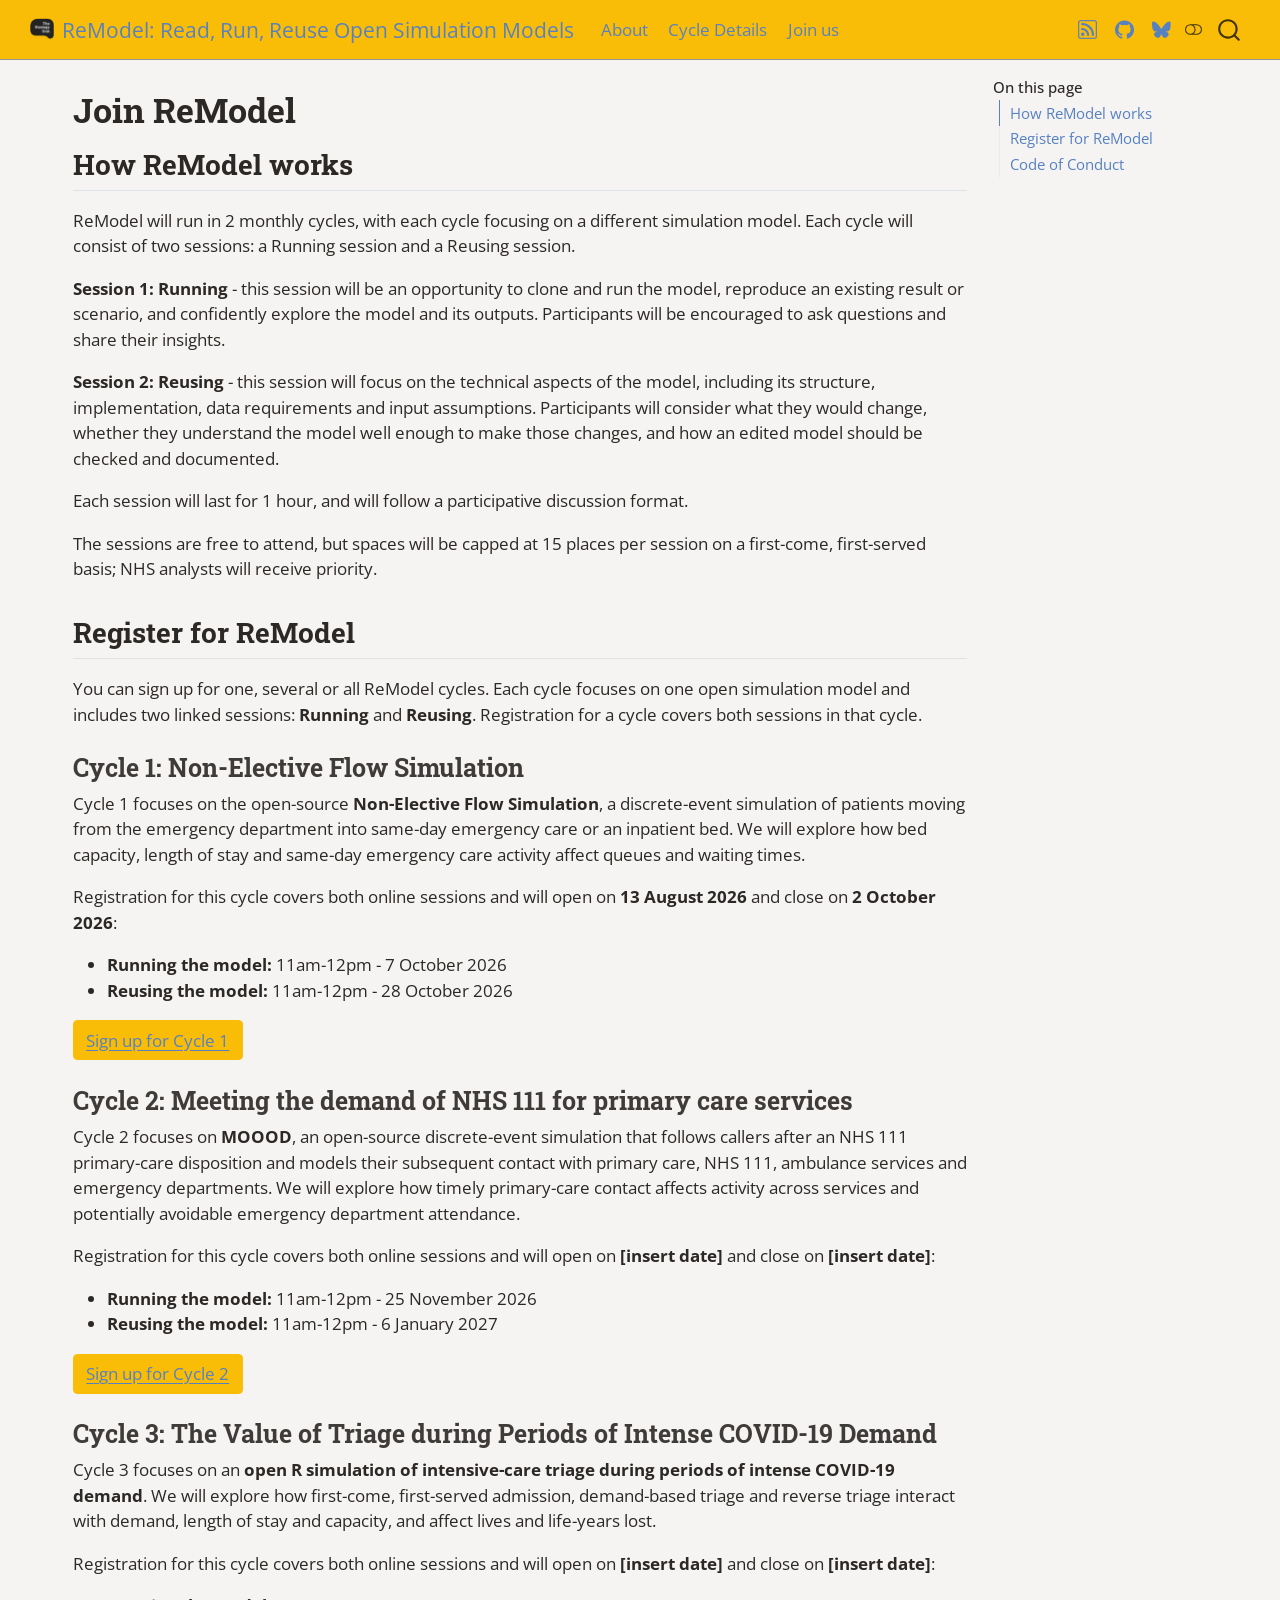
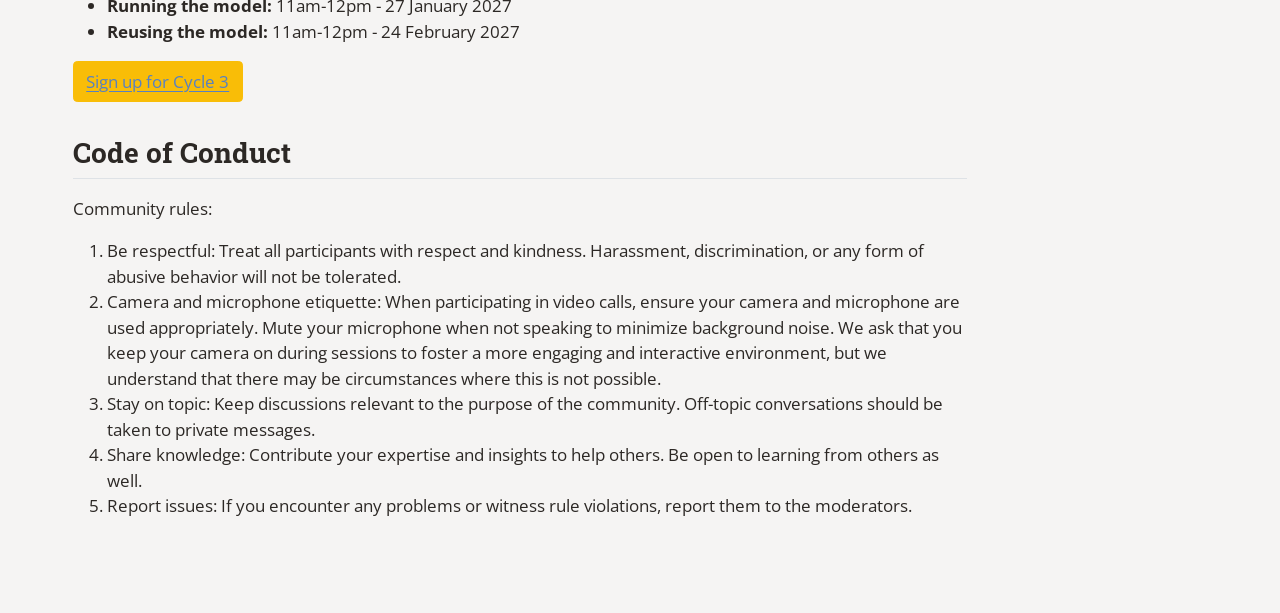
==== commit 3a6ac3ab: "Deploying to gh-pages from @ The-Strategy-Unit/ReModel-docs@6b0866f3db785bbc0511c8e91c5673e4c6a99825" ====
--- a/join-us/index.html
+++ b/join-us/index.html
@@ -2,20 +2,23 @@
 <html xmlns="http://www.w3.org/1999/xhtml" lang="en" xml:lang="en"><head>
 
 <meta charset="utf-8">
-<meta name="generator" content="quarto-1.9.37">
+<meta name="generator" content="quarto-1.10.18">
 
 <meta name="viewport" content="width=device-width, initial-scale=1.0, user-scalable=yes">
 
 
-<title>Register for ReModel – ReModel: Read, Run, Reuse Open Simulation Models</title>
+<title>Join ReModel – ReModel: Read, Run, Reuse Open Simulation Models</title>
 <style>
 /* Default styles provided by pandoc.
 ** See https://pandoc.org/MANUAL.html#variables-for-html for config info.
 */
-code{white-space: pre-wrap;}
 span.smallcaps{font-variant: small-caps;}
-div.columns{display: flex; gap: min(4vw, 1.5em);}
-div.column{flex: auto; overflow-x: auto;}
+div.columns{display: flex; gap: 1.5em;}
+div.column{flex: auto;}
+@media screen {
+div.columns{gap: min(4vw, 1.5em);}
+div.column{overflow-x: auto;}
+}
 div.hanging-indent{margin-left: 1.5em; text-indent: -1.5em;}
 ul.task-list{list-style: none;}
 ul.task-list li input[type="checkbox"] {
@@ -33,21 +36,21 @@
 <script src="../site_libs/quarto-search/fuse.min.js"></script>
 <script src="../site_libs/quarto-search/quarto-search.js"></script>
 <meta name="quarto:offset" content="../">
-<link href="../images/logo_black_favicon.png" rel="icon" type="image/png">
+<link href="../images/logo_black_medium.png" rel="icon" type="image/png">
 <script src="../site_libs/quarto-html/quarto.js" type="module"></script>
 <script src="../site_libs/quarto-html/tabsets/tabsets.js" type="module"></script>
 <script src="../site_libs/quarto-html/popper.min.js"></script>
 <script src="../site_libs/quarto-html/tippy.umd.min.js"></script>
 <script src="../site_libs/quarto-html/anchor.min.js"></script>
 <link href="../site_libs/quarto-html/tippy.css" rel="stylesheet">
-<link href="../site_libs/quarto-html/quarto-syntax-highlighting-7f8f88aac4f3542376d5c11b86a4c14d.css" rel="stylesheet" class="quarto-color-scheme" id="quarto-text-highlighting-styles">
-<link href="../site_libs/quarto-html/quarto-syntax-highlighting-dark-d0ae9245876894da5ac7e18953ecc5cc.css" rel="stylesheet" class="quarto-color-scheme quarto-color-alternate" id="quarto-text-highlighting-styles">
-<link href="../site_libs/quarto-html/quarto-syntax-highlighting-7f8f88aac4f3542376d5c11b86a4c14d.css" rel="stylesheet" class="quarto-color-scheme-extra" id="quarto-text-highlighting-styles">
+<link href="../site_libs/quarto-html/quarto-syntax-highlighting-64a204ab8560d761af7679ceaba22944.css" rel="stylesheet" class="quarto-color-scheme" id="quarto-text-highlighting-styles">
+<link href="../site_libs/quarto-html/quarto-syntax-highlighting-dark-b85bc7c33db8c58e0ec93c3465666fed.css" rel="stylesheet" class="quarto-color-scheme quarto-color-alternate" id="quarto-text-highlighting-styles">
+<link href="../site_libs/quarto-html/quarto-syntax-highlighting-64a204ab8560d761af7679ceaba22944.css" rel="stylesheet" class="quarto-color-scheme-extra" id="quarto-text-highlighting-styles">
 <script src="../site_libs/bootstrap/bootstrap.min.js"></script>
 <link href="../site_libs/bootstrap/bootstrap-icons.css" rel="stylesheet">
-<link href="../site_libs/bootstrap/bootstrap-76465204ddb5d2e72a832fa032032eb9.min.css" rel="stylesheet" append-hash="true" class="quarto-color-scheme" id="quarto-bootstrap" data-mode="light">
-<link href="../site_libs/bootstrap/bootstrap-dark-049432ed352caca9ad5fc2055cf66158.min.css" rel="stylesheet" append-hash="true" class="quarto-color-scheme quarto-color-alternate" id="quarto-bootstrap" data-mode="light">
-<link href="../site_libs/bootstrap/bootstrap-76465204ddb5d2e72a832fa032032eb9.min.css" rel="stylesheet" append-hash="true" class="quarto-color-scheme-extra" id="quarto-bootstrap" data-mode="light">
+<link href="../site_libs/bootstrap/bootstrap-25eac23d88b76baa0801982e114d5f98.min.css" rel="stylesheet" append-hash="true" class="quarto-color-scheme" id="quarto-bootstrap" data-mode="light">
+<link href="../site_libs/bootstrap/bootstrap-dark-457b61791176c4415e796e690399aa75.min.css" rel="stylesheet" append-hash="true" class="quarto-color-scheme quarto-color-alternate" id="quarto-bootstrap" data-mode="dark">
+<link href="../site_libs/bootstrap/bootstrap-25eac23d88b76baa0801982e114d5f98.min.css" rel="stylesheet" append-hash="true" class="quarto-color-scheme-extra" id="quarto-bootstrap" data-mode="light">
 <script id="quarto-search-options" type="application/json">{
   "location": "navbar",
   "copy-button": false,
@@ -78,9 +81,10 @@
 
 
 <link rel="stylesheet" href="../_SUBrand.StyleSheet.css">
+<link rel="stylesheet" href="../_listing.css">
 </head>
 
-<body class="nav-sidebar floating nav-fixed quarto-light"><script id="quarto-html-before-body" type="application/javascript">
+<body class="nav-fixed quarto-light"><script id="quarto-html-before-body" type="application/javascript">
     const toggleBodyColorMode = (bsSheetEl) => {
       const mode = bsSheetEl.getAttribute("data-mode");
       const bodyEl = window.document.querySelector("body");
@@ -250,8 +254,8 @@
       <div class="navbar-container container-fluid">
       <div class="navbar-brand-container mx-auto">
     <a href="../index.html" class="navbar-brand navbar-brand-logo">
-    <img src="../images\logo_black_favicon.png" alt="" class="navbar-logo light-content">
-    <img src="../images\logo_black_favicon.png" alt="" class="navbar-logo dark-content">
+    <img src="../images/logo_black_medium.png" alt="" class="navbar-logo light-content">
+    <img src="../images/logo_yellow_medium.png" alt="" class="navbar-logo dark-content">
     </a>
     <a class="navbar-brand" href="../index.html">
     <span class="navbar-title">ReModel: Read, Run, Reuse Open Simulation Models</span>
@@ -264,16 +268,16 @@
           <div class="collapse navbar-collapse" id="navbarCollapse">
             <ul class="navbar-nav navbar-nav-scroll me-auto">
   <li class="nav-item">
-    <a class="nav-link" href="../about.html"> 
+    <a class="nav-link" href="../index.html"> 
 <span class="menu-text">About</span></a>
+  </li>  
+  <li class="nav-item">
+    <a class="nav-link" href="../sessions/index.html"> 
+<span class="menu-text">Cycle Details</span></a>
   </li>  
   <li class="nav-item">
     <a class="nav-link active" href="../join-us/index.html" aria-current="page"> 
 <span class="menu-text">Join us</span></a>
-  </li>  
-  <li class="nav-item">
-    <a class="nav-link" href="../sessions/index.html"> 
-<span class="menu-text">Sessions</span></a>
   </li>  
 </ul>
             <ul class="navbar-nav navbar-nav-scroll ms-auto">
@@ -299,67 +303,39 @@
 </div>
       </div> <!-- /container-fluid -->
     </nav>
-  <nav class="quarto-secondary-nav">
-    <div class="container-fluid d-flex">
-      <button type="button" class="quarto-btn-toggle btn" data-bs-toggle="collapse" role="button" data-bs-target=".quarto-sidebar-collapse-item" aria-controls="quarto-sidebar" aria-expanded="false" aria-label="Toggle sidebar navigation" onclick="if (window.quartoToggleHeadroom) { window.quartoToggleHeadroom(); }">
-        <i class="bi bi-layout-text-sidebar-reverse"></i>
-      </button>
-        <nav class="quarto-page-breadcrumbs" aria-label="breadcrumb"><ol class="breadcrumb"><li class="breadcrumb-item"><a href="../join-us/index.html">Register for ReModel</a></li></ol></nav>
-        <a class="flex-grow-1" role="navigation" data-bs-toggle="collapse" data-bs-target=".quarto-sidebar-collapse-item" aria-controls="quarto-sidebar" aria-expanded="false" aria-label="Toggle sidebar navigation" onclick="if (window.quartoToggleHeadroom) { window.quartoToggleHeadroom(); }">      
-        </a>
-    </div>
-  </nav>
 </header>
 <!-- content -->
-<div id="quarto-content" class="quarto-container page-columns page-rows-contents page-layout-article page-navbar">
+<div id="quarto-content" class="quarto-container page-columns page-rows-contents page-layout-full page-navbar">
 <!-- sidebar -->
-  <nav id="quarto-sidebar" class="sidebar collapse collapse-horizontal quarto-sidebar-collapse-item sidebar-navigation floating overflow-auto">
-    <div class="pt-lg-2 mt-2 text-left sidebar-header sidebar-header-stacked">
-      <a href="../index.html" class="sidebar-logo-link">
-      <img src="../images\logo_black_medium.png" alt="" class="sidebar-logo light-content py-0 d-lg-inline d-none">
-      <img src="../images\logo_yellow_medium.png" alt="" class="sidebar-logo dark-content py-0 d-lg-inline d-none">
-      </a>
-      </div>
-    <div class="sidebar-menu-container"> 
-    <ul class="list-unstyled mt-1">
-        <li class="sidebar-item">
-  <div class="sidebar-item-container"> 
-  <a href="../join-us/index.html" class="sidebar-item-text sidebar-link active">
- <span class="menu-text">Register for ReModel</span></a>
-  </div>
-</li>
-        <li class="sidebar-item">
-  <div class="sidebar-item-container"> 
-  <a href="../join-us/how-remodel-works.html" class="sidebar-item-text sidebar-link">
- <span class="menu-text">How ReModel Works</span></a>
-  </div>
-</li>
-        <li class="sidebar-item">
-  <div class="sidebar-item-container"> 
-  <a href="../join-us/code-of-conduct.html" class="sidebar-item-text sidebar-link">
- <span class="menu-text">Code of Conduct</span></a>
-  </div>
-</li>
-    </ul>
-    </div>
+<!-- margin-sidebar -->
+    <div id="quarto-margin-sidebar" class="sidebar margin-sidebar">
+        <nav id="TOC" role="doc-toc" class="toc-active">
+    <h2 id="toc-title">On this page</h2>
+   
+  <ul>
+  <li><a href="#how-remodel-works" id="toc-how-remodel-works" class="nav-link active" data-scroll-target="#how-remodel-works">How ReModel works</a></li>
+  <li><a href="#register-for-remodel" id="toc-register-for-remodel" class="nav-link" data-scroll-target="#register-for-remodel">Register for ReModel</a>
+  <ul class="collapse">
+  <li><a href="#cycle-1-non-elective-flow-simulation" id="toc-cycle-1-non-elective-flow-simulation" class="nav-link" data-scroll-target="#cycle-1-non-elective-flow-simulation">Cycle 1: Non-Elective Flow Simulation</a></li>
+  <li><a href="#cycle-2-meeting-the-demand-of-nhs-111-for-primary-care-services" id="toc-cycle-2-meeting-the-demand-of-nhs-111-for-primary-care-services" class="nav-link" data-scroll-target="#cycle-2-meeting-the-demand-of-nhs-111-for-primary-care-services">Cycle 2: Meeting the demand of NHS 111 for primary care services</a></li>
+  <li><a href="#cycle-3-the-value-of-triage-during-periods-of-intense-covid-19-demand" id="toc-cycle-3-the-value-of-triage-during-periods-of-intense-covid-19-demand" class="nav-link" data-scroll-target="#cycle-3-the-value-of-triage-during-periods-of-intense-covid-19-demand">Cycle 3: The Value of Triage during Periods of Intense COVID-19 Demand</a></li>
+  </ul></li>
+  <li><a href="#code-of-conduct" id="toc-code-of-conduct" class="nav-link" data-scroll-target="#code-of-conduct">Code of Conduct</a></li>
+  </ul>
 </nav>
-<div id="quarto-sidebar-glass" class="quarto-sidebar-collapse-item" data-bs-toggle="collapse" data-bs-target=".quarto-sidebar-collapse-item"></div>
-<!-- margin-sidebar -->
-    <div id="quarto-margin-sidebar" class="sidebar margin-sidebar zindex-bottom">
-        
     </div>
 <!-- main -->
-<main class="content" id="quarto-document-content">
+<main class="content column-page-left" id="quarto-document-content">
 
 
 <header id="title-block-header" class="quarto-title-block default">
 <div class="quarto-title">
-<h1 class="title">Register for ReModel</h1>
+<h1 class="title">Join ReModel</h1>
 </div>
 
 
 
-<div class="quarto-title-meta">
+<div class="quarto-title-meta column-page-left">
 
     
   
@@ -371,9 +347,61 @@
 </header>
 
 
-<p>Links to registration pages for each of the ReModel sessions goes here</p>
-
-
+<section id="how-remodel-works" class="level2">
+<h2 class="anchored" data-anchor-id="how-remodel-works">How ReModel works</h2>
+<p>ReModel will run in 2 monthly cycles, with each cycle focusing on a different simulation model. Each cycle will consist of two sessions: a Running session and a Reusing session.</p>
+<p><strong>Session 1: Running</strong> - this session will be an opportunity to clone and run the model, reproduce an existing result or scenario, and confidently explore the model and its outputs. Participants will be encouraged to ask questions and share their insights.</p>
+<p><strong>Session 2: Reusing</strong> - this session will focus on the technical aspects of the model, including its structure, implementation, data requirements and input assumptions. Participants will consider what they would change, whether they understand the model well enough to make those changes, and how an edited model should be checked and documented.</p>
+<p>Each session will last for 1 hour, and will follow a participative discussion format.</p>
+<p>The sessions are free to attend, but spaces will be capped at 15 places per session on a first-come, first-served basis; NHS analysts will receive priority.</p>
+</section>
+<section id="register-for-remodel" class="level2">
+<h2 class="anchored" data-anchor-id="register-for-remodel">Register for ReModel</h2>
+<p>You can sign up for one, several or all ReModel cycles. Each cycle focuses on one open simulation model and includes two linked sessions: <strong>Running</strong> and <strong>Reusing</strong>. Registration for a cycle covers both sessions in that cycle.</p>
+<section id="cycle-1-non-elective-flow-simulation" class="level3">
+<h3 class="anchored" data-anchor-id="cycle-1-non-elective-flow-simulation">Cycle 1: Non-Elective Flow Simulation</h3>
+<p>Cycle 1 focuses on the open-source <strong>Non-Elective Flow Simulation</strong>, a discrete-event simulation of patients moving from the emergency department into same-day emergency care or an inpatient bed. We will explore how bed capacity, length of stay and same-day emergency care activity affect queues and waiting times.</p>
+<p>Registration for this cycle covers both online sessions and will open on <strong>13 August 2026</strong> and close on <strong>2 October 2026</strong>:</p>
+<ul>
+<li><strong>Running the model:</strong> 11am-12pm - 7 October 2026</li>
+<li><strong>Reusing the model:</strong> 11am-12pm - 28 October 2026</li>
+</ul>
+<p><a href="https://forms.cloud.microsoft/e/CBAmq3fkUg" class="btn btn-primary" target="_blank">Sign up for Cycle 1</a></p>
+</section>
+<section id="cycle-2-meeting-the-demand-of-nhs-111-for-primary-care-services" class="level3">
+<h3 class="anchored" data-anchor-id="cycle-2-meeting-the-demand-of-nhs-111-for-primary-care-services">Cycle 2: Meeting the demand of NHS 111 for primary care services</h3>
+<p>Cycle 2 focuses on <strong>MOOOD</strong>, an open-source discrete-event simulation that follows callers after an NHS 111 primary-care disposition and models their subsequent contact with primary care, NHS 111, ambulance services and emergency departments. We will explore how timely primary-care contact affects activity across services and potentially avoidable emergency department attendance.</p>
+<p>Registration for this cycle covers both online sessions and will open on <strong>[insert date]</strong> and close on <strong>[insert date]</strong>:</p>
+<ul>
+<li><strong>Running the model:</strong> 11am-12pm - 25 November 2026</li>
+<li><strong>Reusing the model:</strong> 11am-12pm - 6 January 2027</li>
+</ul>
+<p><a href="https://forms.office.com/e/REPLACE_WITH_CYCLE_2_FORM_ID" class="btn btn-primary" target="_blank">Sign up for Cycle 2</a></p>
+</section>
+<section id="cycle-3-the-value-of-triage-during-periods-of-intense-covid-19-demand" class="level3">
+<h3 class="anchored" data-anchor-id="cycle-3-the-value-of-triage-during-periods-of-intense-covid-19-demand">Cycle 3: The Value of Triage during Periods of Intense COVID-19 Demand</h3>
+<p>Cycle 3 focuses on an <strong>open R simulation of intensive-care triage during periods of intense COVID-19 demand</strong>. We will explore how first-come, first-served admission, demand-based triage and reverse triage interact with demand, length of stay and capacity, and affect lives and life-years lost.</p>
+<p>Registration for this cycle covers both online sessions and will open on <strong>[insert date]</strong> and close on <strong>[insert date]</strong>:</p>
+<ul>
+<li><strong>Running the model:</strong> 11am-12pm - 27 January 2027</li>
+<li><strong>Reusing the model:</strong> 11am-12pm - 24 February 2027</li>
+</ul>
+<p><a href="https://forms.office.com/e/REPLACE_WITH_CYCLE_3_FORM_ID" class="btn btn-primary" target="_blank">Sign up for Cycle 3</a></p>
+</section>
+</section>
+<section id="code-of-conduct" class="level2">
+<h2 class="anchored" data-anchor-id="code-of-conduct">Code of Conduct</h2>
+<p>Community rules:</p>
+<ol type="1">
+<li>Be respectful: Treat all participants with respect and kindness. Harassment, discrimination, or any form of abusive behavior will not be tolerated.</li>
+<li>Camera and microphone etiquette: When participating in video calls, ensure your camera and microphone are used appropriately. Mute your microphone when not speaking to minimize background noise. We ask that you keep your camera on during sessions to foster a more engaging and interactive environment, but we understand that there may be circumstances where this is not possible.</li>
+<li>Stay on topic: Keep discussions relevant to the purpose of the community. Off-topic conversations should be taken to private messages.</li>
+<li>Share knowledge: Contribute your expertise and insights to help others. Be open to learning from others as well.</li>
+<li>Report issues: If you encounter any problems or witness rule violations, report them to the moderators.</li>
+</ol>
+
+
+</section>
 
 </main> <!-- /main -->
 <script id="quarto-html-after-body" type="application/javascript">
@@ -462,7 +490,7 @@
     }
       var localhostRegex = new RegExp(/^(?:http|https):\/\/localhost\:?[0-9]*\//);
       var mailtoRegex = new RegExp(/^mailto:/);
-        var filterRegex = new RegExp("https:\/\/the-strategy-unit\.github\.io\/remodel-docs\/");
+        var filterRegex = new RegExp("https:\/\/the-strategy-unit\.github\.io\/ReModel-docs\/");
       var isInternal = (href) => {
           return filterRegex.test(href) || localhostRegex.test(href) || mailtoRegex.test(href);
       }
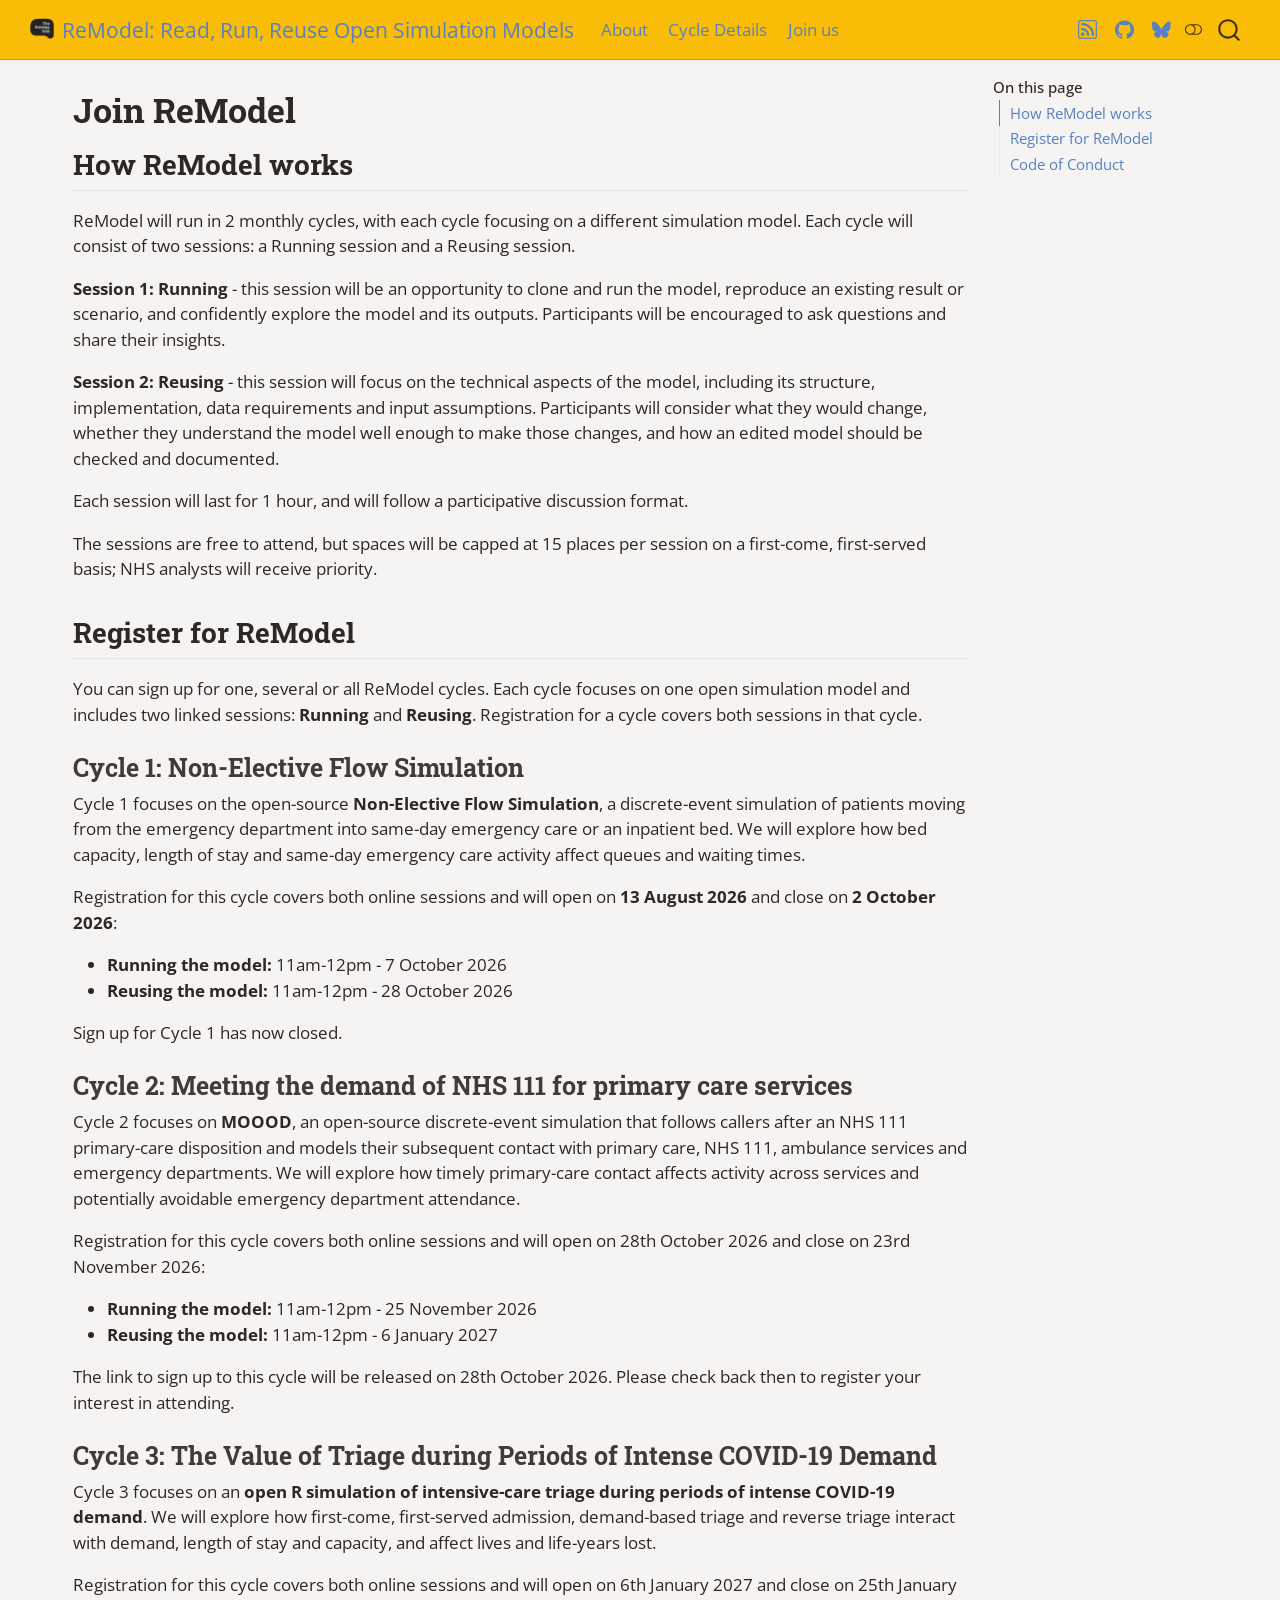
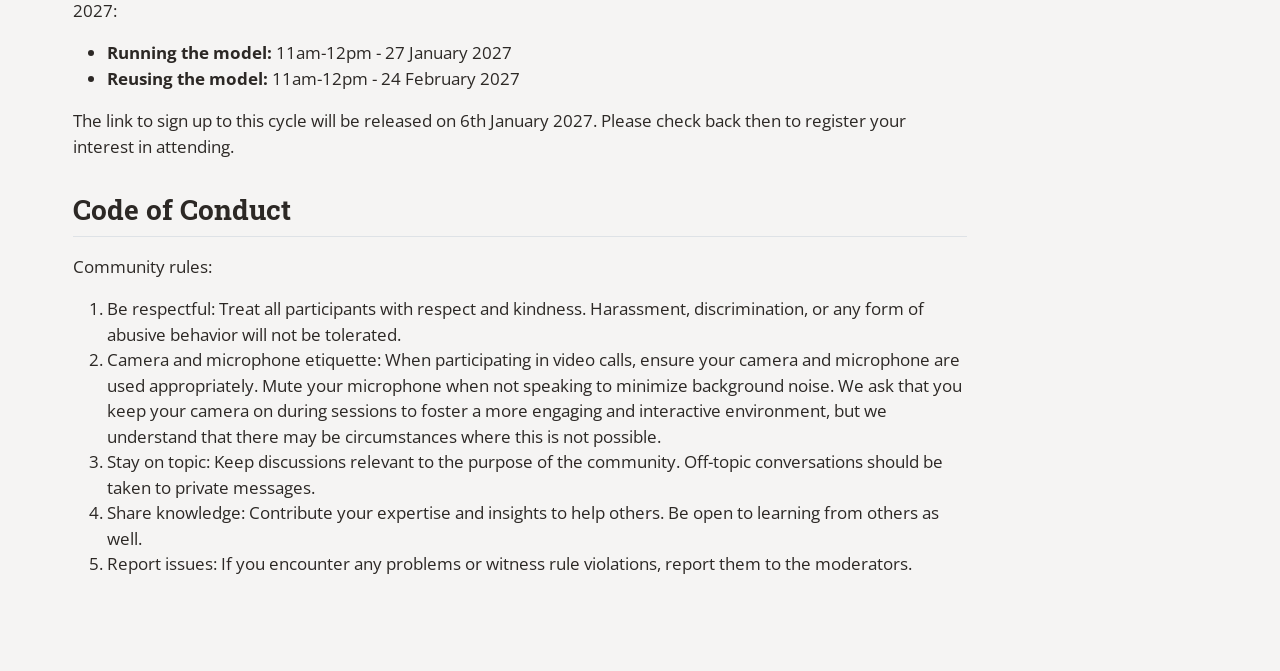
==== commit 5b19b8e3: "Deploying to gh-pages from @ The-Strategy-Unit/ReModel-docs@7723f982a81beb67d55197cd677db12241e3c57a" ====
--- a/join-us/index.html
+++ b/join-us/index.html
@@ -2,7 +2,7 @@
 <html xmlns="http://www.w3.org/1999/xhtml" lang="en" xml:lang="en"><head>
 
 <meta charset="utf-8">
-<meta name="generator" content="quarto-1.10.18">
+<meta name="generator" content="quarto-1.10.19">
 
 <meta name="viewport" content="width=device-width, initial-scale=1.0, user-scalable=yes">
 
@@ -43,9 +43,9 @@
 <script src="../site_libs/quarto-html/tippy.umd.min.js"></script>
 <script src="../site_libs/quarto-html/anchor.min.js"></script>
 <link href="../site_libs/quarto-html/tippy.css" rel="stylesheet">
-<link href="../site_libs/quarto-html/quarto-syntax-highlighting-64a204ab8560d761af7679ceaba22944.css" rel="stylesheet" class="quarto-color-scheme" id="quarto-text-highlighting-styles">
-<link href="../site_libs/quarto-html/quarto-syntax-highlighting-dark-b85bc7c33db8c58e0ec93c3465666fed.css" rel="stylesheet" class="quarto-color-scheme quarto-color-alternate" id="quarto-text-highlighting-styles">
-<link href="../site_libs/quarto-html/quarto-syntax-highlighting-64a204ab8560d761af7679ceaba22944.css" rel="stylesheet" class="quarto-color-scheme-extra" id="quarto-text-highlighting-styles">
+<link href="../site_libs/quarto-html/quarto-syntax-highlighting-bf27225e3a48a9273f3daa8f8e829971.css" rel="stylesheet" class="quarto-color-scheme" id="quarto-text-highlighting-styles">
+<link href="../site_libs/quarto-html/quarto-syntax-highlighting-dark-b626d73c4c936ccc3cb08be7d45d1df6.css" rel="stylesheet" class="quarto-color-scheme quarto-color-alternate" id="quarto-text-highlighting-styles">
+<link href="../site_libs/quarto-html/quarto-syntax-highlighting-bf27225e3a48a9273f3daa8f8e829971.css" rel="stylesheet" class="quarto-color-scheme-extra" id="quarto-text-highlighting-styles">
 <script src="../site_libs/bootstrap/bootstrap.min.js"></script>
 <link href="../site_libs/bootstrap/bootstrap-icons.css" rel="stylesheet">
 <link href="../site_libs/bootstrap/bootstrap-25eac23d88b76baa0801982e114d5f98.min.css" rel="stylesheet" append-hash="true" class="quarto-color-scheme" id="quarto-bootstrap" data-mode="light">
@@ -366,27 +366,36 @@
 <li><strong>Running the model:</strong> 11am-12pm - 7 October 2026</li>
 <li><strong>Reusing the model:</strong> 11am-12pm - 28 October 2026</li>
 </ul>
-<p><a href="https://forms.cloud.microsoft/e/CBAmq3fkUg" class="btn btn-primary" target="_blank">Sign up for Cycle 1</a></p>
+<!---
+[Sign up for Cycle 1](https://forms.cloud.microsoft/e/CBAmq3fkUg){.btn .btn-primary target="_blank"}
+-->
+<p>Sign up for Cycle 1 has now closed.</p>
 </section>
 <section id="cycle-2-meeting-the-demand-of-nhs-111-for-primary-care-services" class="level3">
 <h3 class="anchored" data-anchor-id="cycle-2-meeting-the-demand-of-nhs-111-for-primary-care-services">Cycle 2: Meeting the demand of NHS 111 for primary care services</h3>
 <p>Cycle 2 focuses on <strong>MOOOD</strong>, an open-source discrete-event simulation that follows callers after an NHS 111 primary-care disposition and models their subsequent contact with primary care, NHS 111, ambulance services and emergency departments. We will explore how timely primary-care contact affects activity across services and potentially avoidable emergency department attendance.</p>
-<p>Registration for this cycle covers both online sessions and will open on <strong>[insert date]</strong> and close on <strong>[insert date]</strong>:</p>
+<p>Registration for this cycle covers both online sessions and will open on 28th October 2026 and close on 23rd November 2026:</p>
 <ul>
 <li><strong>Running the model:</strong> 11am-12pm - 25 November 2026</li>
 <li><strong>Reusing the model:</strong> 11am-12pm - 6 January 2027</li>
 </ul>
-<p><a href="https://forms.office.com/e/REPLACE_WITH_CYCLE_2_FORM_ID" class="btn btn-primary" target="_blank">Sign up for Cycle 2</a></p>
+<!---
+[Sign up for Cycle 2](https://forms.office.com/e/REPLACE_WITH_CYCLE_2_FORM_ID){.btn .btn-primary target="_blank"}
+-->
+<p>The link to sign up to this cycle will be released on 28th October 2026. Please check back then to register your interest in attending.</p>
 </section>
 <section id="cycle-3-the-value-of-triage-during-periods-of-intense-covid-19-demand" class="level3">
 <h3 class="anchored" data-anchor-id="cycle-3-the-value-of-triage-during-periods-of-intense-covid-19-demand">Cycle 3: The Value of Triage during Periods of Intense COVID-19 Demand</h3>
 <p>Cycle 3 focuses on an <strong>open R simulation of intensive-care triage during periods of intense COVID-19 demand</strong>. We will explore how first-come, first-served admission, demand-based triage and reverse triage interact with demand, length of stay and capacity, and affect lives and life-years lost.</p>
-<p>Registration for this cycle covers both online sessions and will open on <strong>[insert date]</strong> and close on <strong>[insert date]</strong>:</p>
+<p>Registration for this cycle covers both online sessions and will open on 6th January 2027 and close on 25th January 2027:</p>
 <ul>
 <li><strong>Running the model:</strong> 11am-12pm - 27 January 2027</li>
 <li><strong>Reusing the model:</strong> 11am-12pm - 24 February 2027</li>
 </ul>
-<p><a href="https://forms.office.com/e/REPLACE_WITH_CYCLE_3_FORM_ID" class="btn btn-primary" target="_blank">Sign up for Cycle 3</a></p>
+<!---
+[Sign up for Cycle 3](https://forms.office.com/e/REPLACE_WITH_CYCLE_3_FORM_ID){.btn .btn-primary target="_blank"}
+-->
+<p>The link to sign up to this cycle will be released on 6th January 2027. Please check back then to register your interest in attending.</p>
 </section>
 </section>
 <section id="code-of-conduct" class="level2">
--- a/site_libs/quarto-html/quarto-syntax-highlighting-bf27225e3a48a9273f3daa8f8e829971.css
+++ b/site_libs/quarto-html/quarto-syntax-highlighting-bf27225e3a48a9273f3daa8f8e829971.css
@@ -0,0 +1,236 @@
+/* quarto syntax highlight colors */
+:root {
+  --quarto-hl-ot-color: #003B4F;
+  --quarto-hl-at-color: #657422;
+  --quarto-hl-ss-color: #20794D;
+  --quarto-hl-an-color: #5E5E5E;
+  --quarto-hl-fu-color: #4758AB;
+  --quarto-hl-st-color: #20794D;
+  --quarto-hl-cf-color: #003B4F;
+  --quarto-hl-op-color: #5E5E5E;
+  --quarto-hl-er-color: #AD0000;
+  --quarto-hl-bn-color: #AD0000;
+  --quarto-hl-al-color: #AD0000;
+  --quarto-hl-va-color: #111111;
+  --quarto-hl-bu-color: inherit;
+  --quarto-hl-ex-color: inherit;
+  --quarto-hl-pp-color: #AD0000;
+  --quarto-hl-in-color: #5E5E5E;
+  --quarto-hl-vs-color: #20794D;
+  --quarto-hl-wa-color: #5E5E5E;
+  --quarto-hl-do-color: #5E5E5E;
+  --quarto-hl-im-color: #00769E;
+  --quarto-hl-ch-color: #20794D;
+  --quarto-hl-dt-color: #AD0000;
+  --quarto-hl-fl-color: #AD0000;
+  --quarto-hl-co-color: #5E5E5E;
+  --quarto-hl-cv-color: #5E5E5E;
+  --quarto-hl-cn-color: #8f5902;
+  --quarto-hl-sc-color: #5E5E5E;
+  --quarto-hl-dv-color: #AD0000;
+  --quarto-hl-kw-color: #003B4F;
+}
+
+/* other quarto variables */
+:root {
+  --quarto-font-monospace: SFMono-Regular, Menlo, Monaco, Consolas, "Liberation Mono", "Courier New", monospace;
+}
+
+/* syntax highlight based on Pandoc's rules */
+pre > code.sourceCode > span {
+  color: #003B4F;
+}
+
+code.sourceCode > span {
+  color: #003B4F;
+}
+
+div.sourceCode,
+div.sourceCode pre.sourceCode {
+  color: #003B4F;
+}
+
+/* Normal */
+code span {
+  color: #003B4F;
+}
+
+/* Alert */
+code span.al {
+  color: #AD0000;
+  font-style: inherit;
+}
+
+/* Annotation */
+code span.an {
+  color: #5E5E5E;
+  font-style: inherit;
+}
+
+/* Attribute */
+code span.at {
+  color: #657422;
+  font-style: inherit;
+}
+
+/* BaseN */
+code span.bn {
+  color: #AD0000;
+  font-style: inherit;
+}
+
+/* BuiltIn */
+code span.bu {
+  font-style: inherit;
+}
+
+/* ControlFlow */
+code span.cf {
+  color: #003B4F;
+  font-weight: bold;
+  font-style: inherit;
+}
+
+/* Char */
+code span.ch {
+  color: #20794D;
+  font-style: inherit;
+}
+
+/* Constant */
+code span.cn {
+  color: #8f5902;
+  font-style: inherit;
+}
+
+/* Comment */
+code span.co {
+  color: #5E5E5E;
+  font-style: inherit;
+}
+
+/* CommentVar */
+code span.cv {
+  color: #5E5E5E;
+  font-style: italic;
+}
+
+/* Documentation */
+code span.do {
+  color: #5E5E5E;
+  font-style: italic;
+}
+
+/* DataType */
+code span.dt {
+  color: #AD0000;
+  font-style: inherit;
+}
+
+/* DecVal */
+code span.dv {
+  color: #AD0000;
+  font-style: inherit;
+}
+
+/* Error */
+code span.er {
+  color: #AD0000;
+  font-style: inherit;
+}
+
+/* Extension */
+code span.ex {
+  font-style: inherit;
+}
+
+/* Float */
+code span.fl {
+  color: #AD0000;
+  font-style: inherit;
+}
+
+/* Function */
+code span.fu {
+  color: #4758AB;
+  font-style: inherit;
+}
+
+/* Import */
+code span.im {
+  color: #00769E;
+  font-style: inherit;
+}
+
+/* Information */
+code span.in {
+  color: #5E5E5E;
+  font-style: inherit;
+}
+
+/* Keyword */
+code span.kw {
+  color: #003B4F;
+  font-weight: bold;
+  font-style: inherit;
+}
+
+/* Operator */
+code span.op {
+  color: #5E5E5E;
+  font-style: inherit;
+}
+
+/* Other */
+code span.ot {
+  color: #003B4F;
+  font-style: inherit;
+}
+
+/* Preprocessor */
+code span.pp {
+  color: #AD0000;
+  font-style: inherit;
+}
+
+/* SpecialChar */
+code span.sc {
+  color: #5E5E5E;
+  font-style: inherit;
+}
+
+/* SpecialString */
+code span.ss {
+  color: #20794D;
+  font-style: inherit;
+}
+
+/* String */
+code span.st {
+  color: #20794D;
+  font-style: inherit;
+}
+
+/* Variable */
+code span.va {
+  color: #111111;
+  font-style: inherit;
+}
+
+/* VerbatimString */
+code span.vs {
+  color: #20794D;
+  font-style: inherit;
+}
+
+/* Warning */
+code span.wa {
+  color: #5E5E5E;
+  font-style: italic;
+}
+
+.prevent-inlining {
+  content: "</";
+}
+
+/*# sourceMappingURL=8be38f48d34c45af72792cbd699585e7.css.map */
--- a/site_libs/quarto-html/quarto-syntax-highlighting-dark-b626d73c4c936ccc3cb08be7d45d1df6.css
+++ b/site_libs/quarto-html/quarto-syntax-highlighting-dark-b626d73c4c936ccc3cb08be7d45d1df6.css
@@ -0,0 +1,219 @@
+/* quarto syntax highlight colors */
+:root {
+  --quarto-hl-al-color: #f07178;
+  --quarto-hl-an-color: #d4d0ab;
+  --quarto-hl-at-color: #00e0e0;
+  --quarto-hl-bn-color: #d4d0ab;
+  --quarto-hl-bu-color: #abe338;
+  --quarto-hl-ch-color: #abe338;
+  --quarto-hl-co-color: #f8f8f2;
+  --quarto-hl-cv-color: #ffd700;
+  --quarto-hl-cn-color: #ffd700;
+  --quarto-hl-cf-color: #ffa07a;
+  --quarto-hl-dt-color: #ffa07a;
+  --quarto-hl-dv-color: #d4d0ab;
+  --quarto-hl-do-color: #f8f8f2;
+  --quarto-hl-er-color: #f07178;
+  --quarto-hl-ex-color: #00e0e0;
+  --quarto-hl-fl-color: #d4d0ab;
+  --quarto-hl-fu-color: #ffa07a;
+  --quarto-hl-im-color: #abe338;
+  --quarto-hl-in-color: #d4d0ab;
+  --quarto-hl-kw-color: #ffa07a;
+  --quarto-hl-op-color: #ffa07a;
+  --quarto-hl-ot-color: #00e0e0;
+  --quarto-hl-pp-color: #dcc6e0;
+  --quarto-hl-re-color: #00e0e0;
+  --quarto-hl-sc-color: #abe338;
+  --quarto-hl-ss-color: #abe338;
+  --quarto-hl-st-color: #abe338;
+  --quarto-hl-va-color: #00e0e0;
+  --quarto-hl-vs-color: #abe338;
+  --quarto-hl-wa-color: #dcc6e0;
+}
+
+/* other quarto variables */
+:root {
+  --quarto-font-monospace: SFMono-Regular, Menlo, Monaco, Consolas, "Liberation Mono", "Courier New", monospace;
+}
+
+/* syntax highlight based on Pandoc's rules */
+pre > code.sourceCode > span {
+  color: #f8f8f2;
+}
+
+code.sourceCode > span {
+  color: #f8f8f2;
+}
+
+div.sourceCode,
+div.sourceCode pre.sourceCode {
+  color: #f8f8f2;
+}
+
+/* Normal */
+code span {
+  color: #f8f8f2;
+}
+
+/* Alert */
+code span.al {
+  color: #f07178;
+}
+
+/* Annotation */
+code span.an {
+  color: #d4d0ab;
+}
+
+/* Attribute */
+code span.at {
+  color: #00e0e0;
+}
+
+/* BaseN */
+code span.bn {
+  color: #d4d0ab;
+}
+
+/* BuiltIn */
+code span.bu {
+  color: #abe338;
+}
+
+/* ControlFlow */
+code span.cf {
+  font-weight: bold;
+  color: #ffa07a;
+}
+
+/* Char */
+code span.ch {
+  color: #abe338;
+}
+
+/* Constant */
+code span.cn {
+  color: #ffd700;
+}
+
+/* Comment */
+code span.co {
+  font-style: italic;
+  color: #f8f8f2;
+}
+
+/* CommentVar */
+code span.cv {
+  color: #ffd700;
+}
+
+/* Documentation */
+code span.do {
+  color: #f8f8f2;
+}
+
+/* DataType */
+code span.dt {
+  color: #ffa07a;
+}
+
+/* DecVal */
+code span.dv {
+  color: #d4d0ab;
+}
+
+/* Error */
+code span.er {
+  color: #f07178;
+  text-decoration: underline;
+}
+
+/* Extension */
+code span.ex {
+  font-weight: bold;
+  color: #00e0e0;
+}
+
+/* Float */
+code span.fl {
+  color: #d4d0ab;
+}
+
+/* Function */
+code span.fu {
+  color: #ffa07a;
+}
+
+/* Import */
+code span.im {
+  color: #abe338;
+}
+
+/* Information */
+code span.in {
+  color: #d4d0ab;
+}
+
+/* Keyword */
+code span.kw {
+  font-weight: bold;
+  color: #ffa07a;
+}
+
+/* Operator */
+code span.op {
+  color: #ffa07a;
+}
+
+/* Other */
+code span.ot {
+  color: #00e0e0;
+}
+
+/* Preprocessor */
+code span.pp {
+  color: #dcc6e0;
+}
+
+/* RegionMarker */
+code span.re {
+  background-color: #f8f8f2;
+  color: #00e0e0;
+}
+
+/* SpecialChar */
+code span.sc {
+  color: #abe338;
+}
+
+/* SpecialString */
+code span.ss {
+  color: #abe338;
+}
+
+/* String */
+code span.st {
+  color: #abe338;
+}
+
+/* Variable */
+code span.va {
+  color: #00e0e0;
+}
+
+/* VerbatimString */
+code span.vs {
+  color: #abe338;
+}
+
+/* Warning */
+code span.wa {
+  color: #dcc6e0;
+}
+
+.prevent-inlining {
+  content: "</";
+}
+
+/*# sourceMappingURL=a269c63e8167c3ae395728e86feb0848.css.map */
--- a/site_libs/quarto-html/quarto-syntax-highlighting-bf27225e3a48a9273f3daa8f8e829971.css
+++ b/site_libs/quarto-html/quarto-syntax-highlighting-bf27225e3a48a9273f3daa8f8e829971.css
@@ -0,0 +1,236 @@
+/* quarto syntax highlight colors */
+:root {
+  --quarto-hl-ot-color: #003B4F;
+  --quarto-hl-at-color: #657422;
+  --quarto-hl-ss-color: #20794D;
+  --quarto-hl-an-color: #5E5E5E;
+  --quarto-hl-fu-color: #4758AB;
+  --quarto-hl-st-color: #20794D;
+  --quarto-hl-cf-color: #003B4F;
+  --quarto-hl-op-color: #5E5E5E;
+  --quarto-hl-er-color: #AD0000;
+  --quarto-hl-bn-color: #AD0000;
+  --quarto-hl-al-color: #AD0000;
+  --quarto-hl-va-color: #111111;
+  --quarto-hl-bu-color: inherit;
+  --quarto-hl-ex-color: inherit;
+  --quarto-hl-pp-color: #AD0000;
+  --quarto-hl-in-color: #5E5E5E;
+  --quarto-hl-vs-color: #20794D;
+  --quarto-hl-wa-color: #5E5E5E;
+  --quarto-hl-do-color: #5E5E5E;
+  --quarto-hl-im-color: #00769E;
+  --quarto-hl-ch-color: #20794D;
+  --quarto-hl-dt-color: #AD0000;
+  --quarto-hl-fl-color: #AD0000;
+  --quarto-hl-co-color: #5E5E5E;
+  --quarto-hl-cv-color: #5E5E5E;
+  --quarto-hl-cn-color: #8f5902;
+  --quarto-hl-sc-color: #5E5E5E;
+  --quarto-hl-dv-color: #AD0000;
+  --quarto-hl-kw-color: #003B4F;
+}
+
+/* other quarto variables */
+:root {
+  --quarto-font-monospace: SFMono-Regular, Menlo, Monaco, Consolas, "Liberation Mono", "Courier New", monospace;
+}
+
+/* syntax highlight based on Pandoc's rules */
+pre > code.sourceCode > span {
+  color: #003B4F;
+}
+
+code.sourceCode > span {
+  color: #003B4F;
+}
+
+div.sourceCode,
+div.sourceCode pre.sourceCode {
+  color: #003B4F;
+}
+
+/* Normal */
+code span {
+  color: #003B4F;
+}
+
+/* Alert */
+code span.al {
+  color: #AD0000;
+  font-style: inherit;
+}
+
+/* Annotation */
+code span.an {
+  color: #5E5E5E;
+  font-style: inherit;
+}
+
+/* Attribute */
+code span.at {
+  color: #657422;
+  font-style: inherit;
+}
+
+/* BaseN */
+code span.bn {
+  color: #AD0000;
+  font-style: inherit;
+}
+
+/* BuiltIn */
+code span.bu {
+  font-style: inherit;
+}
+
+/* ControlFlow */
+code span.cf {
+  color: #003B4F;
+  font-weight: bold;
+  font-style: inherit;
+}
+
+/* Char */
+code span.ch {
+  color: #20794D;
+  font-style: inherit;
+}
+
+/* Constant */
+code span.cn {
+  color: #8f5902;
+  font-style: inherit;
+}
+
+/* Comment */
+code span.co {
+  color: #5E5E5E;
+  font-style: inherit;
+}
+
+/* CommentVar */
+code span.cv {
+  color: #5E5E5E;
+  font-style: italic;
+}
+
+/* Documentation */
+code span.do {
+  color: #5E5E5E;
+  font-style: italic;
+}
+
+/* DataType */
+code span.dt {
+  color: #AD0000;
+  font-style: inherit;
+}
+
+/* DecVal */
+code span.dv {
+  color: #AD0000;
+  font-style: inherit;
+}
+
+/* Error */
+code span.er {
+  color: #AD0000;
+  font-style: inherit;
+}
+
+/* Extension */
+code span.ex {
+  font-style: inherit;
+}
+
+/* Float */
+code span.fl {
+  color: #AD0000;
+  font-style: inherit;
+}
+
+/* Function */
+code span.fu {
+  color: #4758AB;
+  font-style: inherit;
+}
+
+/* Import */
+code span.im {
+  color: #00769E;
+  font-style: inherit;
+}
+
+/* Information */
+code span.in {
+  color: #5E5E5E;
+  font-style: inherit;
+}
+
+/* Keyword */
+code span.kw {
+  color: #003B4F;
+  font-weight: bold;
+  font-style: inherit;
+}
+
+/* Operator */
+code span.op {
+  color: #5E5E5E;
+  font-style: inherit;
+}
+
+/* Other */
+code span.ot {
+  color: #003B4F;
+  font-style: inherit;
+}
+
+/* Preprocessor */
+code span.pp {
+  color: #AD0000;
+  font-style: inherit;
+}
+
+/* SpecialChar */
+code span.sc {
+  color: #5E5E5E;
+  font-style: inherit;
+}
+
+/* SpecialString */
+code span.ss {
+  color: #20794D;
+  font-style: inherit;
+}
+
+/* String */
+code span.st {
+  color: #20794D;
+  font-style: inherit;
+}
+
+/* Variable */
+code span.va {
+  color: #111111;
+  font-style: inherit;
+}
+
+/* VerbatimString */
+code span.vs {
+  color: #20794D;
+  font-style: inherit;
+}
+
+/* Warning */
+code span.wa {
+  color: #5E5E5E;
+  font-style: italic;
+}
+
+.prevent-inlining {
+  content: "</";
+}
+
+/*# sourceMappingURL=8be38f48d34c45af72792cbd699585e7.css.map */
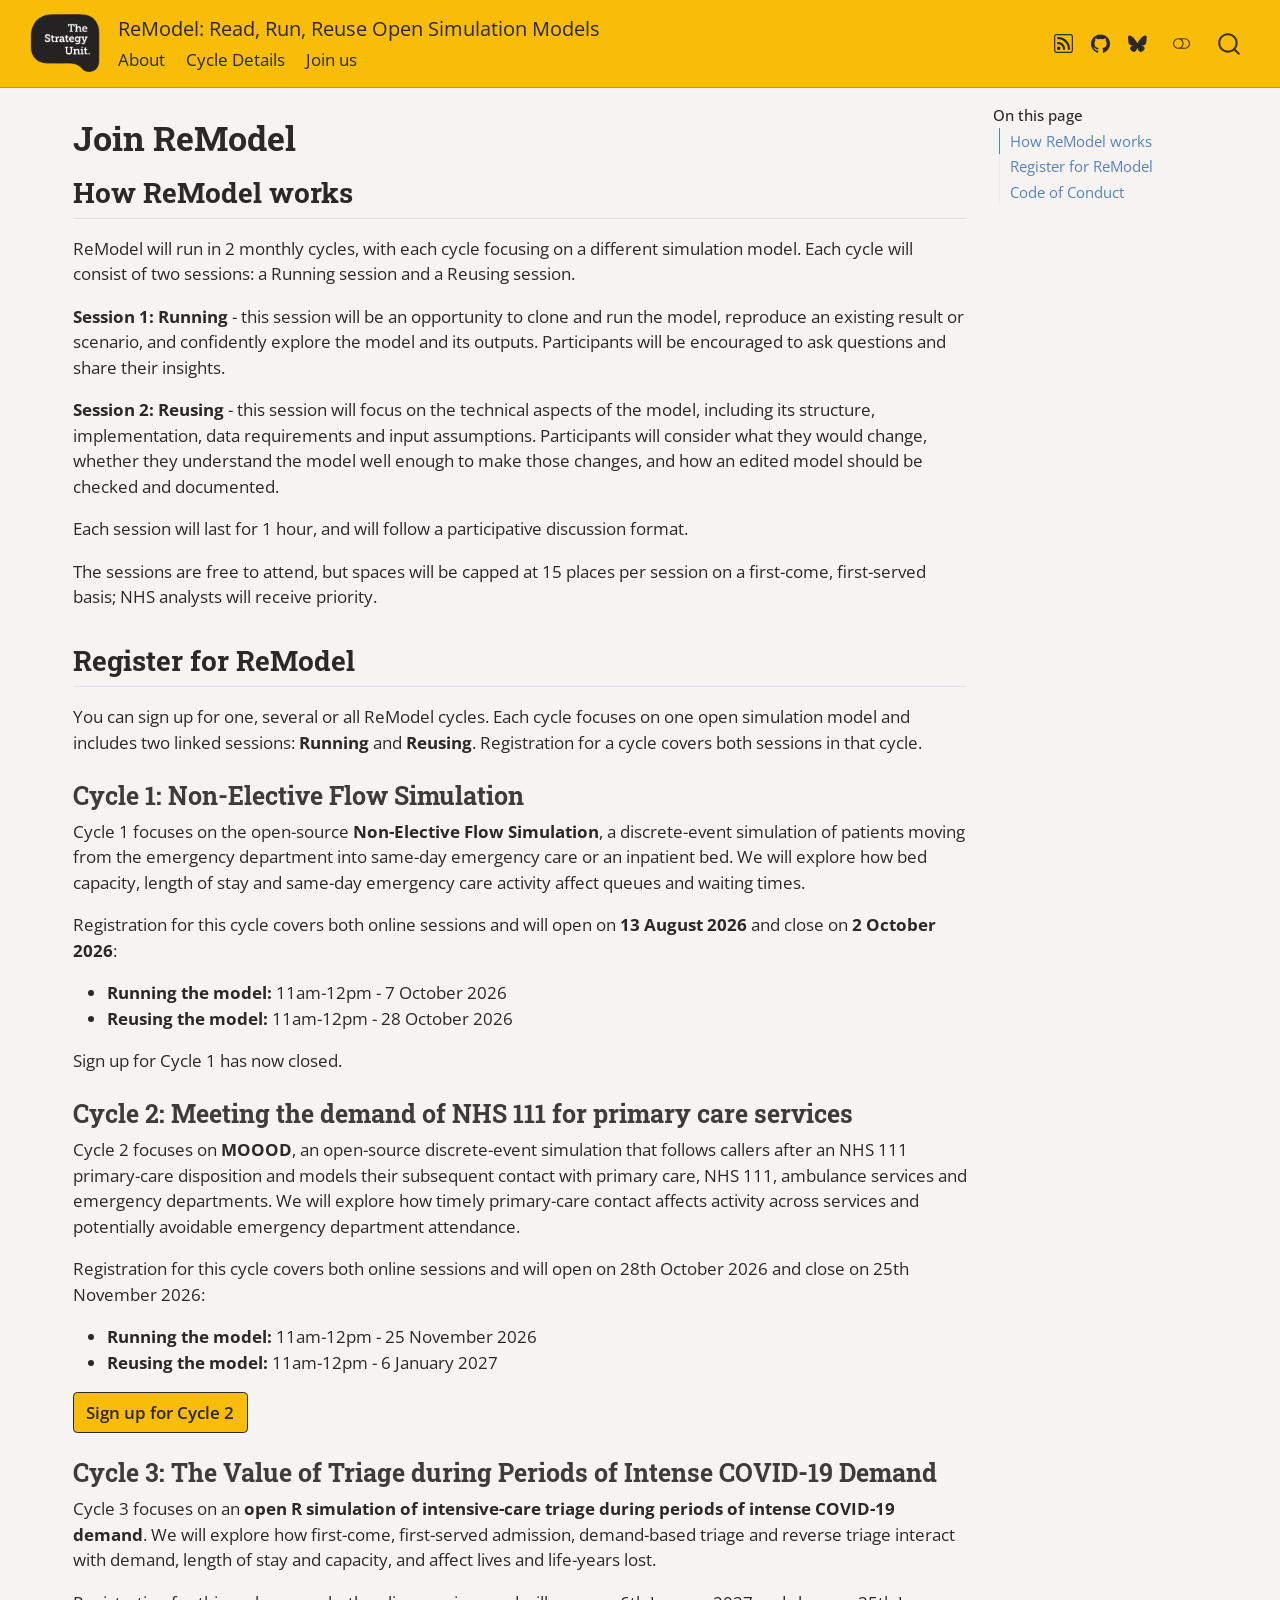
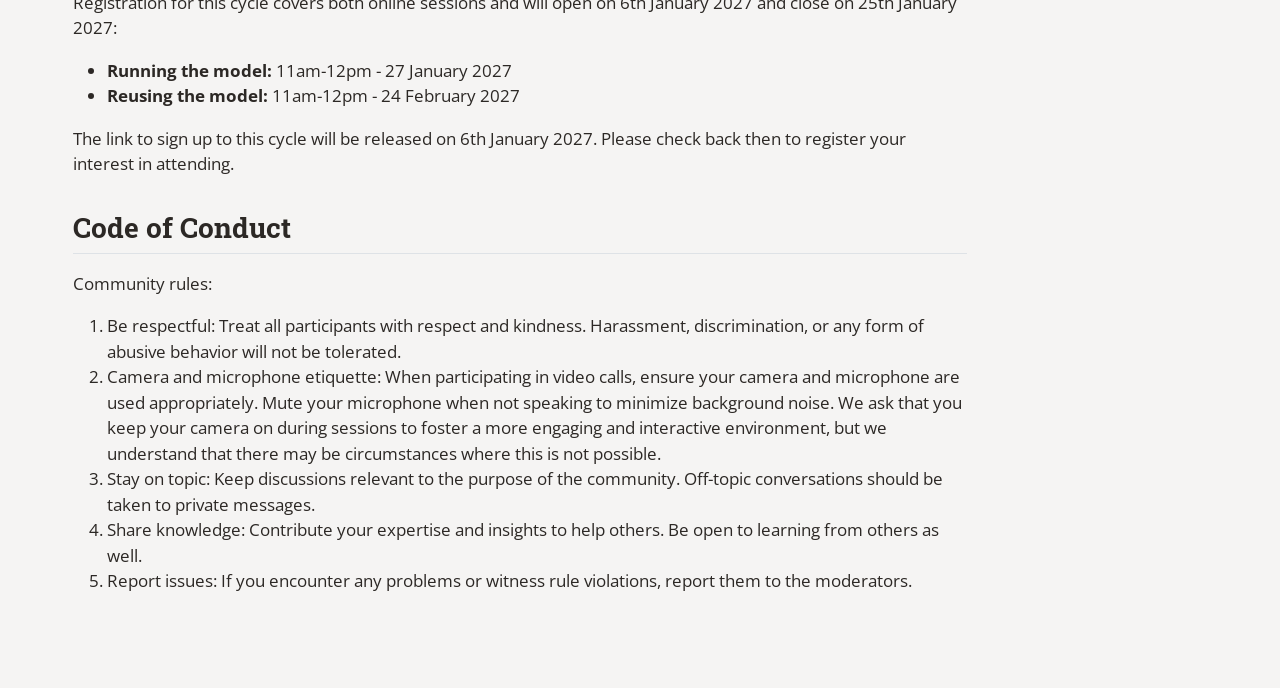
==== commit 88cba7cd: "Deploying to gh-pages from @ The-Strategy-Unit/ReModel-docs@218c2b377bceeb14acfd4b220167b723a857920b" ====
--- a/join-us/index.html
+++ b/join-us/index.html
@@ -2,7 +2,7 @@
 <html xmlns="http://www.w3.org/1999/xhtml" lang="en" xml:lang="en"><head>
 
 <meta charset="utf-8">
-<meta name="generator" content="quarto-1.10.19">
+<meta name="generator" content="quarto-1.10.20">
 
 <meta name="viewport" content="width=device-width, initial-scale=1.0, user-scalable=yes">
 
@@ -43,14 +43,14 @@
 <script src="../site_libs/quarto-html/tippy.umd.min.js"></script>
 <script src="../site_libs/quarto-html/anchor.min.js"></script>
 <link href="../site_libs/quarto-html/tippy.css" rel="stylesheet">
-<link href="../site_libs/quarto-html/quarto-syntax-highlighting-bf27225e3a48a9273f3daa8f8e829971.css" rel="stylesheet" class="quarto-color-scheme" id="quarto-text-highlighting-styles">
-<link href="../site_libs/quarto-html/quarto-syntax-highlighting-dark-b626d73c4c936ccc3cb08be7d45d1df6.css" rel="stylesheet" class="quarto-color-scheme quarto-color-alternate" id="quarto-text-highlighting-styles">
-<link href="../site_libs/quarto-html/quarto-syntax-highlighting-bf27225e3a48a9273f3daa8f8e829971.css" rel="stylesheet" class="quarto-color-scheme-extra" id="quarto-text-highlighting-styles">
+<link href="../site_libs/quarto-html/quarto-syntax-highlighting-17888a1159294d3eb470f19f6f52f5a5.css" rel="stylesheet" class="quarto-color-scheme" id="quarto-text-highlighting-styles">
+<link href="../site_libs/quarto-html/quarto-syntax-highlighting-dark-0ae969d3293726db143f6e9eb89af930.css" rel="stylesheet" class="quarto-color-scheme quarto-color-alternate" id="quarto-text-highlighting-styles">
+<link href="../site_libs/quarto-html/quarto-syntax-highlighting-17888a1159294d3eb470f19f6f52f5a5.css" rel="stylesheet" class="quarto-color-scheme-extra" id="quarto-text-highlighting-styles">
 <script src="../site_libs/bootstrap/bootstrap.min.js"></script>
 <link href="../site_libs/bootstrap/bootstrap-icons.css" rel="stylesheet">
-<link href="../site_libs/bootstrap/bootstrap-25eac23d88b76baa0801982e114d5f98.min.css" rel="stylesheet" append-hash="true" class="quarto-color-scheme" id="quarto-bootstrap" data-mode="light">
-<link href="../site_libs/bootstrap/bootstrap-dark-457b61791176c4415e796e690399aa75.min.css" rel="stylesheet" append-hash="true" class="quarto-color-scheme quarto-color-alternate" id="quarto-bootstrap" data-mode="dark">
-<link href="../site_libs/bootstrap/bootstrap-25eac23d88b76baa0801982e114d5f98.min.css" rel="stylesheet" append-hash="true" class="quarto-color-scheme-extra" id="quarto-bootstrap" data-mode="light">
+<link href="../site_libs/bootstrap/bootstrap-c104b25e6d04f919b95708563da324a3.min.css" rel="stylesheet" append-hash="true" class="quarto-color-scheme" id="quarto-bootstrap" data-mode="light">
+<link href="../site_libs/bootstrap/bootstrap-dark-5fd4895ea0b8c004a115d9d2eeafd0e5.min.css" rel="stylesheet" append-hash="true" class="quarto-color-scheme quarto-color-alternate" id="quarto-bootstrap" data-mode="dark">
+<link href="../site_libs/bootstrap/bootstrap-c104b25e6d04f919b95708563da324a3.min.css" rel="stylesheet" append-hash="true" class="quarto-color-scheme-extra" id="quarto-bootstrap" data-mode="light">
 <script id="quarto-search-options" type="application/json">{
   "location": "navbar",
   "copy-button": false,
@@ -374,15 +374,12 @@
 <section id="cycle-2-meeting-the-demand-of-nhs-111-for-primary-care-services" class="level3">
 <h3 class="anchored" data-anchor-id="cycle-2-meeting-the-demand-of-nhs-111-for-primary-care-services">Cycle 2: Meeting the demand of NHS 111 for primary care services</h3>
 <p>Cycle 2 focuses on <strong>MOOOD</strong>, an open-source discrete-event simulation that follows callers after an NHS 111 primary-care disposition and models their subsequent contact with primary care, NHS 111, ambulance services and emergency departments. We will explore how timely primary-care contact affects activity across services and potentially avoidable emergency department attendance.</p>
-<p>Registration for this cycle covers both online sessions and will open on 28th October 2026 and close on 23rd November 2026:</p>
+<p>Registration for this cycle covers both online sessions and will open on 28th October 2026 and close on 25th November 2026:</p>
 <ul>
 <li><strong>Running the model:</strong> 11am-12pm - 25 November 2026</li>
 <li><strong>Reusing the model:</strong> 11am-12pm - 6 January 2027</li>
 </ul>
-<!---
-[Sign up for Cycle 2](https://forms.office.com/e/REPLACE_WITH_CYCLE_2_FORM_ID){.btn .btn-primary target="_blank"}
--->
-<p>The link to sign up to this cycle will be released on 28th October 2026. Please check back then to register your interest in attending.</p>
+<p><a href="https://forms.cloud.microsoft/pages/responsepage.aspx?id=zwd49LyvhEGleYZ4vqMBmkWa4gHG8AREpoT_NdtflytUMU5USUNCUTFCTjhLMUxORk40NExWTlg4Ri4u&amp;route=shorturl" class="btn btn-primary" target="_blank">Sign up for Cycle 2</a></p>
 </section>
 <section id="cycle-3-the-value-of-triage-during-periods-of-intense-covid-19-demand" class="level3">
 <h3 class="anchored" data-anchor-id="cycle-3-the-value-of-triage-during-periods-of-intense-covid-19-demand">Cycle 3: The Value of Triage during Periods of Intense COVID-19 Demand</h3>
--- a/site_libs/quarto-html/quarto-syntax-highlighting-17888a1159294d3eb470f19f6f52f5a5.css
+++ b/site_libs/quarto-html/quarto-syntax-highlighting-17888a1159294d3eb470f19f6f52f5a5.css
@@ -0,0 +1,236 @@
+/* quarto syntax highlight colors */
+:root {
+  --quarto-hl-ot-color: #003B4F;
+  --quarto-hl-at-color: #657422;
+  --quarto-hl-ss-color: #20794D;
+  --quarto-hl-an-color: #5E5E5E;
+  --quarto-hl-fu-color: #4758AB;
+  --quarto-hl-st-color: #20794D;
+  --quarto-hl-cf-color: #003B4F;
+  --quarto-hl-op-color: #5E5E5E;
+  --quarto-hl-er-color: #AD0000;
+  --quarto-hl-bn-color: #AD0000;
+  --quarto-hl-al-color: #AD0000;
+  --quarto-hl-va-color: #111111;
+  --quarto-hl-bu-color: inherit;
+  --quarto-hl-ex-color: inherit;
+  --quarto-hl-pp-color: #AD0000;
+  --quarto-hl-in-color: #5E5E5E;
+  --quarto-hl-vs-color: #20794D;
+  --quarto-hl-wa-color: #5E5E5E;
+  --quarto-hl-do-color: #5E5E5E;
+  --quarto-hl-im-color: #00769E;
+  --quarto-hl-ch-color: #20794D;
+  --quarto-hl-dt-color: #AD0000;
+  --quarto-hl-fl-color: #AD0000;
+  --quarto-hl-co-color: #5E5E5E;
+  --quarto-hl-cv-color: #5E5E5E;
+  --quarto-hl-cn-color: #8f5902;
+  --quarto-hl-sc-color: #5E5E5E;
+  --quarto-hl-dv-color: #AD0000;
+  --quarto-hl-kw-color: #003B4F;
+}
+
+/* other quarto variables */
+:root {
+  --quarto-font-monospace: SFMono-Regular, Menlo, Monaco, Consolas, "Liberation Mono", "Courier New", monospace;
+}
+
+/* syntax highlight based on Pandoc's rules */
+pre > code.sourceCode > span {
+  color: #003B4F;
+}
+
+code.sourceCode > span {
+  color: #003B4F;
+}
+
+div.sourceCode,
+div.sourceCode pre.sourceCode {
+  color: #003B4F;
+}
+
+/* Normal */
+code span {
+  color: #003B4F;
+}
+
+/* Alert */
+code span.al {
+  color: #AD0000;
+  font-style: inherit;
+}
+
+/* Annotation */
+code span.an {
+  color: #5E5E5E;
+  font-style: inherit;
+}
+
+/* Attribute */
+code span.at {
+  color: #657422;
+  font-style: inherit;
+}
+
+/* BaseN */
+code span.bn {
+  color: #AD0000;
+  font-style: inherit;
+}
+
+/* BuiltIn */
+code span.bu {
+  font-style: inherit;
+}
+
+/* ControlFlow */
+code span.cf {
+  color: #003B4F;
+  font-weight: bold;
+  font-style: inherit;
+}
+
+/* Char */
+code span.ch {
+  color: #20794D;
+  font-style: inherit;
+}
+
+/* Constant */
+code span.cn {
+  color: #8f5902;
+  font-style: inherit;
+}
+
+/* Comment */
+code span.co {
+  color: #5E5E5E;
+  font-style: inherit;
+}
+
+/* CommentVar */
+code span.cv {
+  color: #5E5E5E;
+  font-style: italic;
+}
+
+/* Documentation */
+code span.do {
+  color: #5E5E5E;
+  font-style: italic;
+}
+
+/* DataType */
+code span.dt {
+  color: #AD0000;
+  font-style: inherit;
+}
+
+/* DecVal */
+code span.dv {
+  color: #AD0000;
+  font-style: inherit;
+}
+
+/* Error */
+code span.er {
+  color: #AD0000;
+  font-style: inherit;
+}
+
+/* Extension */
+code span.ex {
+  font-style: inherit;
+}
+
+/* Float */
+code span.fl {
+  color: #AD0000;
+  font-style: inherit;
+}
+
+/* Function */
+code span.fu {
+  color: #4758AB;
+  font-style: inherit;
+}
+
+/* Import */
+code span.im {
+  color: #00769E;
+  font-style: inherit;
+}
+
+/* Information */
+code span.in {
+  color: #5E5E5E;
+  font-style: inherit;
+}
+
+/* Keyword */
+code span.kw {
+  color: #003B4F;
+  font-weight: bold;
+  font-style: inherit;
+}
+
+/* Operator */
+code span.op {
+  color: #5E5E5E;
+  font-style: inherit;
+}
+
+/* Other */
+code span.ot {
+  color: #003B4F;
+  font-style: inherit;
+}
+
+/* Preprocessor */
+code span.pp {
+  color: #AD0000;
+  font-style: inherit;
+}
+
+/* SpecialChar */
+code span.sc {
+  color: #5E5E5E;
+  font-style: inherit;
+}
+
+/* SpecialString */
+code span.ss {
+  color: #20794D;
+  font-style: inherit;
+}
+
+/* String */
+code span.st {
+  color: #20794D;
+  font-style: inherit;
+}
+
+/* Variable */
+code span.va {
+  color: #111111;
+  font-style: inherit;
+}
+
+/* VerbatimString */
+code span.vs {
+  color: #20794D;
+  font-style: inherit;
+}
+
+/* Warning */
+code span.wa {
+  color: #5E5E5E;
+  font-style: italic;
+}
+
+.prevent-inlining {
+  content: "</";
+}
+
+/*# sourceMappingURL=fadfc755eec066e9e3d699cf819c3e33.css.map */
--- a/site_libs/quarto-html/quarto-syntax-highlighting-dark-0ae969d3293726db143f6e9eb89af930.css
+++ b/site_libs/quarto-html/quarto-syntax-highlighting-dark-0ae969d3293726db143f6e9eb89af930.css
@@ -0,0 +1,219 @@
+/* quarto syntax highlight colors */
+:root {
+  --quarto-hl-al-color: #f07178;
+  --quarto-hl-an-color: #d4d0ab;
+  --quarto-hl-at-color: #00e0e0;
+  --quarto-hl-bn-color: #d4d0ab;
+  --quarto-hl-bu-color: #abe338;
+  --quarto-hl-ch-color: #abe338;
+  --quarto-hl-co-color: #f8f8f2;
+  --quarto-hl-cv-color: #ffd700;
+  --quarto-hl-cn-color: #ffd700;
+  --quarto-hl-cf-color: #ffa07a;
+  --quarto-hl-dt-color: #ffa07a;
+  --quarto-hl-dv-color: #d4d0ab;
+  --quarto-hl-do-color: #f8f8f2;
+  --quarto-hl-er-color: #f07178;
+  --quarto-hl-ex-color: #00e0e0;
+  --quarto-hl-fl-color: #d4d0ab;
+  --quarto-hl-fu-color: #ffa07a;
+  --quarto-hl-im-color: #abe338;
+  --quarto-hl-in-color: #d4d0ab;
+  --quarto-hl-kw-color: #ffa07a;
+  --quarto-hl-op-color: #ffa07a;
+  --quarto-hl-ot-color: #00e0e0;
+  --quarto-hl-pp-color: #dcc6e0;
+  --quarto-hl-re-color: #00e0e0;
+  --quarto-hl-sc-color: #abe338;
+  --quarto-hl-ss-color: #abe338;
+  --quarto-hl-st-color: #abe338;
+  --quarto-hl-va-color: #00e0e0;
+  --quarto-hl-vs-color: #abe338;
+  --quarto-hl-wa-color: #dcc6e0;
+}
+
+/* other quarto variables */
+:root {
+  --quarto-font-monospace: SFMono-Regular, Menlo, Monaco, Consolas, "Liberation Mono", "Courier New", monospace;
+}
+
+/* syntax highlight based on Pandoc's rules */
+pre > code.sourceCode > span {
+  color: #f8f8f2;
+}
+
+code.sourceCode > span {
+  color: #f8f8f2;
+}
+
+div.sourceCode,
+div.sourceCode pre.sourceCode {
+  color: #f8f8f2;
+}
+
+/* Normal */
+code span {
+  color: #f8f8f2;
+}
+
+/* Alert */
+code span.al {
+  color: #f07178;
+}
+
+/* Annotation */
+code span.an {
+  color: #d4d0ab;
+}
+
+/* Attribute */
+code span.at {
+  color: #00e0e0;
+}
+
+/* BaseN */
+code span.bn {
+  color: #d4d0ab;
+}
+
+/* BuiltIn */
+code span.bu {
+  color: #abe338;
+}
+
+/* ControlFlow */
+code span.cf {
+  font-weight: bold;
+  color: #ffa07a;
+}
+
+/* Char */
+code span.ch {
+  color: #abe338;
+}
+
+/* Constant */
+code span.cn {
+  color: #ffd700;
+}
+
+/* Comment */
+code span.co {
+  font-style: italic;
+  color: #f8f8f2;
+}
+
+/* CommentVar */
+code span.cv {
+  color: #ffd700;
+}
+
+/* Documentation */
+code span.do {
+  color: #f8f8f2;
+}
+
+/* DataType */
+code span.dt {
+  color: #ffa07a;
+}
+
+/* DecVal */
+code span.dv {
+  color: #d4d0ab;
+}
+
+/* Error */
+code span.er {
+  color: #f07178;
+  text-decoration: underline;
+}
+
+/* Extension */
+code span.ex {
+  font-weight: bold;
+  color: #00e0e0;
+}
+
+/* Float */
+code span.fl {
+  color: #d4d0ab;
+}
+
+/* Function */
+code span.fu {
+  color: #ffa07a;
+}
+
+/* Import */
+code span.im {
+  color: #abe338;
+}
+
+/* Information */
+code span.in {
+  color: #d4d0ab;
+}
+
+/* Keyword */
+code span.kw {
+  font-weight: bold;
+  color: #ffa07a;
+}
+
+/* Operator */
+code span.op {
+  color: #ffa07a;
+}
+
+/* Other */
+code span.ot {
+  color: #00e0e0;
+}
+
+/* Preprocessor */
+code span.pp {
+  color: #dcc6e0;
+}
+
+/* RegionMarker */
+code span.re {
+  background-color: #f8f8f2;
+  color: #00e0e0;
+}
+
+/* SpecialChar */
+code span.sc {
+  color: #abe338;
+}
+
+/* SpecialString */
+code span.ss {
+  color: #abe338;
+}
+
+/* String */
+code span.st {
+  color: #abe338;
+}
+
+/* Variable */
+code span.va {
+  color: #00e0e0;
+}
+
+/* VerbatimString */
+code span.vs {
+  color: #abe338;
+}
+
+/* Warning */
+code span.wa {
+  color: #dcc6e0;
+}
+
+.prevent-inlining {
+  content: "</";
+}
+
+/*# sourceMappingURL=84910969ad8899fa0525f9d276a92ad7.css.map */
--- a/site_libs/quarto-html/quarto-syntax-highlighting-17888a1159294d3eb470f19f6f52f5a5.css
+++ b/site_libs/quarto-html/quarto-syntax-highlighting-17888a1159294d3eb470f19f6f52f5a5.css
@@ -0,0 +1,236 @@
+/* quarto syntax highlight colors */
+:root {
+  --quarto-hl-ot-color: #003B4F;
+  --quarto-hl-at-color: #657422;
+  --quarto-hl-ss-color: #20794D;
+  --quarto-hl-an-color: #5E5E5E;
+  --quarto-hl-fu-color: #4758AB;
+  --quarto-hl-st-color: #20794D;
+  --quarto-hl-cf-color: #003B4F;
+  --quarto-hl-op-color: #5E5E5E;
+  --quarto-hl-er-color: #AD0000;
+  --quarto-hl-bn-color: #AD0000;
+  --quarto-hl-al-color: #AD0000;
+  --quarto-hl-va-color: #111111;
+  --quarto-hl-bu-color: inherit;
+  --quarto-hl-ex-color: inherit;
+  --quarto-hl-pp-color: #AD0000;
+  --quarto-hl-in-color: #5E5E5E;
+  --quarto-hl-vs-color: #20794D;
+  --quarto-hl-wa-color: #5E5E5E;
+  --quarto-hl-do-color: #5E5E5E;
+  --quarto-hl-im-color: #00769E;
+  --quarto-hl-ch-color: #20794D;
+  --quarto-hl-dt-color: #AD0000;
+  --quarto-hl-fl-color: #AD0000;
+  --quarto-hl-co-color: #5E5E5E;
+  --quarto-hl-cv-color: #5E5E5E;
+  --quarto-hl-cn-color: #8f5902;
+  --quarto-hl-sc-color: #5E5E5E;
+  --quarto-hl-dv-color: #AD0000;
+  --quarto-hl-kw-color: #003B4F;
+}
+
+/* other quarto variables */
+:root {
+  --quarto-font-monospace: SFMono-Regular, Menlo, Monaco, Consolas, "Liberation Mono", "Courier New", monospace;
+}
+
+/* syntax highlight based on Pandoc's rules */
+pre > code.sourceCode > span {
+  color: #003B4F;
+}
+
+code.sourceCode > span {
+  color: #003B4F;
+}
+
+div.sourceCode,
+div.sourceCode pre.sourceCode {
+  color: #003B4F;
+}
+
+/* Normal */
+code span {
+  color: #003B4F;
+}
+
+/* Alert */
+code span.al {
+  color: #AD0000;
+  font-style: inherit;
+}
+
+/* Annotation */
+code span.an {
+  color: #5E5E5E;
+  font-style: inherit;
+}
+
+/* Attribute */
+code span.at {
+  color: #657422;
+  font-style: inherit;
+}
+
+/* BaseN */
+code span.bn {
+  color: #AD0000;
+  font-style: inherit;
+}
+
+/* BuiltIn */
+code span.bu {
+  font-style: inherit;
+}
+
+/* ControlFlow */
+code span.cf {
+  color: #003B4F;
+  font-weight: bold;
+  font-style: inherit;
+}
+
+/* Char */
+code span.ch {
+  color: #20794D;
+  font-style: inherit;
+}
+
+/* Constant */
+code span.cn {
+  color: #8f5902;
+  font-style: inherit;
+}
+
+/* Comment */
+code span.co {
+  color: #5E5E5E;
+  font-style: inherit;
+}
+
+/* CommentVar */
+code span.cv {
+  color: #5E5E5E;
+  font-style: italic;
+}
+
+/* Documentation */
+code span.do {
+  color: #5E5E5E;
+  font-style: italic;
+}
+
+/* DataType */
+code span.dt {
+  color: #AD0000;
+  font-style: inherit;
+}
+
+/* DecVal */
+code span.dv {
+  color: #AD0000;
+  font-style: inherit;
+}
+
+/* Error */
+code span.er {
+  color: #AD0000;
+  font-style: inherit;
+}
+
+/* Extension */
+code span.ex {
+  font-style: inherit;
+}
+
+/* Float */
+code span.fl {
+  color: #AD0000;
+  font-style: inherit;
+}
+
+/* Function */
+code span.fu {
+  color: #4758AB;
+  font-style: inherit;
+}
+
+/* Import */
+code span.im {
+  color: #00769E;
+  font-style: inherit;
+}
+
+/* Information */
+code span.in {
+  color: #5E5E5E;
+  font-style: inherit;
+}
+
+/* Keyword */
+code span.kw {
+  color: #003B4F;
+  font-weight: bold;
+  font-style: inherit;
+}
+
+/* Operator */
+code span.op {
+  color: #5E5E5E;
+  font-style: inherit;
+}
+
+/* Other */
+code span.ot {
+  color: #003B4F;
+  font-style: inherit;
+}
+
+/* Preprocessor */
+code span.pp {
+  color: #AD0000;
+  font-style: inherit;
+}
+
+/* SpecialChar */
+code span.sc {
+  color: #5E5E5E;
+  font-style: inherit;
+}
+
+/* SpecialString */
+code span.ss {
+  color: #20794D;
+  font-style: inherit;
+}
+
+/* String */
+code span.st {
+  color: #20794D;
+  font-style: inherit;
+}
+
+/* Variable */
+code span.va {
+  color: #111111;
+  font-style: inherit;
+}
+
+/* VerbatimString */
+code span.vs {
+  color: #20794D;
+  font-style: inherit;
+}
+
+/* Warning */
+code span.wa {
+  color: #5E5E5E;
+  font-style: italic;
+}
+
+.prevent-inlining {
+  content: "</";
+}
+
+/*# sourceMappingURL=fadfc755eec066e9e3d699cf819c3e33.css.map */
--- a/_SUBrand.StyleSheet.css
+++ b/_SUBrand.StyleSheet.css
@@ -17,7 +17,7 @@
   --content-gap: 20px;
   --nav-width: 1024px;
   --main-width: 720px;
-  --header-height: 60px;
+  --header-height: 76px;
   --footer-height: 60px;
   --radius: 8px;
 
@@ -35,18 +35,30 @@
   --color-secondary: var(--su-dark-grey);
   --color-info: var(--su-blue);
 
-  --link-color: var(--color-info);
-}
-
-.dark {
+  /* Component-level semantic colours */
+  --color-on-primary: var(--su-charcoal);
+  --color-on-info: var(--su-white);
+  --color-link: var(--color-info);
+  --color-link-hover: var(--color-foreground);
+  --color-navbar-background: var(--color-primary);
+  --color-navbar-foreground: var(--color-on-primary);
+  --color-navbar-hover: var(--color-foreground);
+  --color-navbar-border: var(--color-secondary);
+}
+
+.quarto-dark {
   /* Dark mode overrides */
   --color-foreground: var(--su-white);
   --color-background: var(--su-charcoal);
   --color-primary: var(--su-yellow);
   --color-secondary: var(--su-white);
-  --color-info: var(--su-blue);
-
-  --link-color: var(--color-primary);
+  --color-info: var(--su-yellow);
+  --color-link: var(--color-primary);
+  --color-link-hover: var(--color-foreground);
+  --color-navbar-background: var(--color-background);
+  --color-navbar-foreground: var(--color-foreground);
+  --color-navbar-hover: var(--color-primary);
+  --color-navbar-border: var(--color-primary);
 }
 
 body,
@@ -70,7 +82,7 @@
 .markdown a,
 .main-content a,
 a {
-  color: var(--su-blue) !important;
+  color: var(--color-link) !important;
   text-decoration: underline;
   transition: color 0.2s;
 }
@@ -79,7 +91,29 @@
 .markdown a:hover,
 .main-content a:hover,
 a:hover {
-  color: var(--su-yellow) !important;
+  color: var(--color-link-hover) !important;
+}
+
+/* High-contrast call-to-action buttons. */
+a.btn.btn-primary {
+  color: var(--color-on-primary) !important;
+  background-color: var(--color-primary);
+  border-color: var(--color-foreground);
+  font-weight: 600;
+  text-decoration: none;
+}
+
+a.btn.btn-primary:hover,
+a.btn.btn-primary:focus-visible {
+  color: var(--color-background) !important;
+  background-color: var(--color-foreground);
+  border-color: var(--color-foreground);
+  text-decoration: none;
+}
+
+a.btn.btn-primary:focus-visible {
+  outline: 3px solid var(--color-info);
+  outline-offset: 3px;
 }
 
 /* Navbar styles */
@@ -87,14 +121,139 @@
   display: flex;
   justify-content: space-between;
   align-items: center;
-  padding: 0 20px;
-  height: var(--header-height);
-  background: var(--color-primary);
-  border-bottom: 1px solid var(--color-secondary);
-}
-.dark .navbar {
-  background: var(--su-charcoal);
-  border-bottom: 1px solid var(--color-primary);
+  padding: 8px 16px;
+  min-height: var(--header-height);
+  height: auto;
+  background: var(--color-navbar-background);
+  border-bottom: 1px solid var(--color-navbar-border);
+}
+
+.navbar .navbar-brand,
+.navbar .nav-link,
+.navbar .quarto-navigation-tool {
+  color: var(--color-navbar-foreground) !important;
+}
+
+.navbar .navbar-brand:hover,
+.navbar .navbar-brand:focus-visible,
+.navbar .nav-link:hover,
+.navbar .nav-link:focus-visible,
+.navbar .quarto-navigation-tool:hover,
+.navbar .quarto-navigation-tool:focus-visible {
+  color: var(--color-navbar-hover) !important;
+}
+
+/* Use the higher-resolution brand mark at a readable navbar size. */
+.navbar-logo {
+  height: 48px;
+  max-height: 48px;
+  width: auto;
+  object-fit: contain;
+}
+
+.navbar-title {
+  line-height: 1.2;
+}
+
+/*
+ * On desktop, give the header two rows: the site title sits above the main
+ * page links while the logo spans both rows. Social/search tools stay on the
+ * right, so every page has the same header structure.
+ */
+@media (min-width: 992px) {
+  :root {
+    --header-height: 88px;
+  }
+
+  .navbar {
+    padding: 6px 28px;
+  }
+
+  .navbar > .navbar-container {
+    display: grid !important;
+    grid-template-columns: 76px minmax(0, 1fr) auto auto auto;
+    grid-template-rows: auto auto;
+    column-gap: 12px;
+    row-gap: 0;
+    align-items: center;
+    max-width: none;
+  }
+
+  .navbar-brand-container,
+  #navbarCollapse {
+    display: contents !important;
+  }
+
+  .navbar-brand-logo {
+    grid-column: 1;
+    grid-row: 1 / 3;
+    align-self: center;
+    justify-self: start;
+    margin: 0;
+    padding: 0;
+  }
+
+  .navbar-logo {
+    height: 70px;
+    max-height: 70px;
+  }
+
+  .navbar-brand-container > .navbar-brand:not(.navbar-brand-logo) {
+    grid-column: 2;
+    grid-row: 1;
+    align-self: end;
+    margin: 0;
+    padding: 0;
+  }
+
+  .navbar-title {
+    font-size: clamp(1.15rem, 1.6vw, 1.55rem);
+    white-space: normal;
+  }
+
+  #navbarCollapse > .navbar-nav.me-auto {
+    grid-column: 2;
+    grid-row: 2;
+    align-self: start;
+    justify-self: start;
+    flex-direction: row;
+    margin: 0 !important;
+  }
+
+  #navbarCollapse > .navbar-nav.me-auto .nav-link {
+    padding: 0.15rem 1.25rem 0.15rem 0;
+  }
+
+  #navbarCollapse > .navbar-nav.ms-auto {
+    grid-column: 3;
+    grid-row: 1 / 3;
+    align-self: center;
+    justify-self: end;
+    flex-direction: row;
+    margin: 0 !important;
+  }
+
+  .quarto-navbar-tools {
+    grid-column: 4;
+    grid-row: 1 / 3;
+    align-self: center;
+    justify-self: end;
+  }
+
+  #quarto-search {
+    grid-column: 5;
+    grid-row: 1 / 3;
+    align-self: center;
+    justify-self: end;
+    margin: 0;
+  }
+}
+
+@media (max-width: 991.98px) {
+  .navbar-title {
+    font-size: 1rem;
+    white-space: normal;
+  }
 }
 
 .navbar-buttons {
@@ -106,8 +265,8 @@
   padding: 4px 10px;
   border-radius: 3px;
   border: none;
-  background: var(--color-primary);
-  color: var(--color-foreground);
+  background: var(--color-navbar-background);
+  color: var(--color-navbar-foreground);
   font-weight: 400;
   font-size: 0.95rem;
   cursor: pointer;
@@ -115,19 +274,19 @@
   transition: background 0.2s;
 }
 .nav-btn:hover {
-  background: var(--color-secondary);
+  color: var(--color-navbar-hover);
 }
 
 .github-icon {
   background: none;
   padding: 0 6px;
-  color: var(--color-foreground);
+  color: var(--color-navbar-foreground);
   display: flex;
   align-items: center;
   border: none;
 }
 .github-icon:hover {
-  color: var(--color-info);
+  color: var(--color-navbar-hover);
   background: none;
 }
 
@@ -146,37 +305,87 @@
 
 /* TOC styles */
 .toc, .TableOfContents {
-  background: var(--su-white);
+  background: var(--color-background);
   border-radius: 8px;
   padding: 1em;
-  border: 1px solid var(--su-blue);
+  border: 1px solid var(--color-info);
 }
 
 .toc a, .TableOfContents a {
-  color: var(--su-blue);
+  color: var(--color-link);
   font-weight: 500;
   text-decoration: underline;
   transition: color 0.2s;
 }
 
 .toc a:hover, .TableOfContents a:hover {
-  color: var(--su-yellow);
+  color: var(--color-link-hover);
   text-decoration: underline;
 }
 
-/* Dark mode overrides for TOC */
-.dark .toc,
-.dark .TableOfContents {
-  background: var(--su-charcoal);
-  border-color: var(--su-yellow);
-}
-
-.dark .toc a,
-.dark .TableOfContents a {
-  color: var(--su-yellow);
-}
-
-.dark .toc a:hover,
-.dark .TableOfContents a:hover {
-  color: var(--su-blue);
-}+/* Session detail titles use the same plain treatment as the other pages. */
+#quarto-content:has(main.content > section#model-overview) #title-block-header {
+  margin-bottom: 1.75rem;
+}
+
+#quarto-content:has(main.content > section#model-overview) #title-block-header .quarto-category,
+#quarto-content:has(main.content > section#model-overview) #title-block-header .quarto-category a {
+  color: var(--color-foreground) !important;
+  border-color: var(--color-foreground);
+  opacity: 1;
+}
+
+/*
+ * Keep the session metadata with the title. Quarto outputs the author before
+ * the date, so explicit grid positions give the requested visual order:
+ * date, author/publisher, then the session tag.
+ */
+@media (min-width: 576px) {
+
+  #quarto-content:has(main.content > section#model-overview) #title-block-header {
+    display: grid;
+    grid-template-columns: repeat(3, minmax(0, max-content));  /* was: max-content max-content max-content */
+    grid-template-rows: auto auto;
+    column-gap: 2rem;
+    row-gap: 0.75rem;
+    align-items: end;
+  }
+
+  #quarto-content:has(main.content > section#model-overview) #title-block-header .quarto-title,
+  #quarto-content:has(main.content > section#model-overview) #title-block-header .quarto-title-meta {
+    display: contents;
+  }
+
+  #quarto-content:has(main.content > section#model-overview) #title-block-header h1.title {
+    grid-column: 1 / -1;
+    grid-row: 1;
+    margin-bottom: 0;
+    min-width: 0;
+    overflow-wrap: break-word;
+  }
+
+  #quarto-content:has(main.content > section#model-overview) #title-block-header .quarto-title-meta > div:first-child {
+    grid-column: 2;
+    grid-row: 2;
+  }
+
+  #quarto-content:has(main.content > section#model-overview) #title-block-header .quarto-title-meta > div:nth-child(2) {
+    grid-column: 1;
+    grid-row: 2;
+  }
+
+  #quarto-content:has(main.content > section#model-overview) #title-block-header .quarto-categories {
+    grid-column: 3;
+    grid-row: 2;
+    align-self: end;
+    margin: 0;
+  }
+
+  #quarto-content:has(main.content > section#model-overview) #title-block-header .quarto-title-meta > div {
+    margin: 0;
+  }
+
+  #quarto-content:has(main.content > section#model-overview) #title-block-header .quarto-title-meta-contents p {
+    margin-bottom: 0;
+  }
+}
--- a/_listing.css
+++ b/_listing.css
@@ -0,0 +1,115 @@
+/* Give session summaries most of each listing row on wider screens. */
+.quarto-listing .listing-title,
+.quarto-listing .listing-title a {
+  font-family: "Roboto Slab", "Open Sans", Arial, sans-serif;
+  font-weight: 700;
+}
+
+.quarto-listing .quarto-post:has(> .session-cycle-heading) {
+  flex-wrap: wrap;
+  column-gap: 2em;
+  row-gap: 0;
+}
+
+.quarto-listing .session-cycle-heading {
+  order: -2;
+  flex: 0 0 100%;
+  margin: 0.75rem 0 0;
+  padding: 0.6rem 0.85rem;
+  border-left: 0.4rem solid var(--color-primary);
+  border-bottom: 1px solid var(--color-secondary);
+  background-color: rgba(249, 189, 7, 0.12);
+  color: var(--color-foreground);
+  font-size: clamp(1.25rem, 1.8vw, 1.55rem);
+}
+
+.quarto-listing .session-cycle-description {
+  order: -1;
+  flex: 0 0 100%;
+  margin: 0.5rem 0 0.75rem;
+  padding: 0;
+}
+
+.quarto-listing .session-cycle-description p {
+  margin: 0;
+}
+
+@media (min-width: 768px) {
+  .quarto-listing .quarto-listing-default .quarto-post > .metadata {
+    flex: 0 1 15%;
+  }
+
+  .quarto-listing .quarto-listing-default .quarto-post > .body {
+    flex: 1 1 75%;
+  }
+}
+
+@media (min-width: 992px) {
+  #quarto-content:has(.quarto-listing) > main.content {
+    grid-column: page-start / page-end;
+    padding-right: 6.75rem;
+  }
+
+  #quarto-content:has(.quarto-listing) > #quarto-margin-sidebar {
+    justify-self: end;
+    width: 5.75rem;
+  }
+}
+
+/* Place the session registration action beside the title metadata. */
+main.content:has(.session-join-action) {
+  position: relative;
+}
+
+.session-join-action {
+  min-width: 9rem;
+  margin: 0.5rem 0 1.5rem;
+  font-weight: 700;
+  text-align: center;
+}
+
+.all-sessions-menu {
+  display: none;
+}
+
+.all-sessions-menu.all-sessions-menu-ready {
+  display: block;
+  position: static;
+  width: auto;
+  margin-top: 1rem;
+  padding-top: 0.75rem;
+  border-top: 1px solid var(--bs-border-color);
+  font-size: 0.9rem;
+}
+
+#TOC:has(> .all-sessions-menu) {
+  max-height: calc(100vh - 5rem);
+  overflow-y: auto;
+  padding-right: 0.35rem;
+  scrollbar-width: thin;
+}
+
+.all-sessions-title {
+  margin: 0 0 0.5rem;
+  color: var(--bs-body-color);
+  font-size: 1rem;
+  font-weight: 700;
+}
+
+.all-sessions-menu ul {
+  margin: 0;
+  padding-left: 0;
+  list-style: none;
+}
+
+.all-sessions-menu li {
+  margin-bottom: 0.55rem;
+  line-height: 1.3;
+}
+
+.all-sessions-menu a,
+.all-sessions-menu a:hover,
+.all-sessions-menu a:focus {
+  color: var(--bs-link-color);
+  text-decoration: none;
+}
